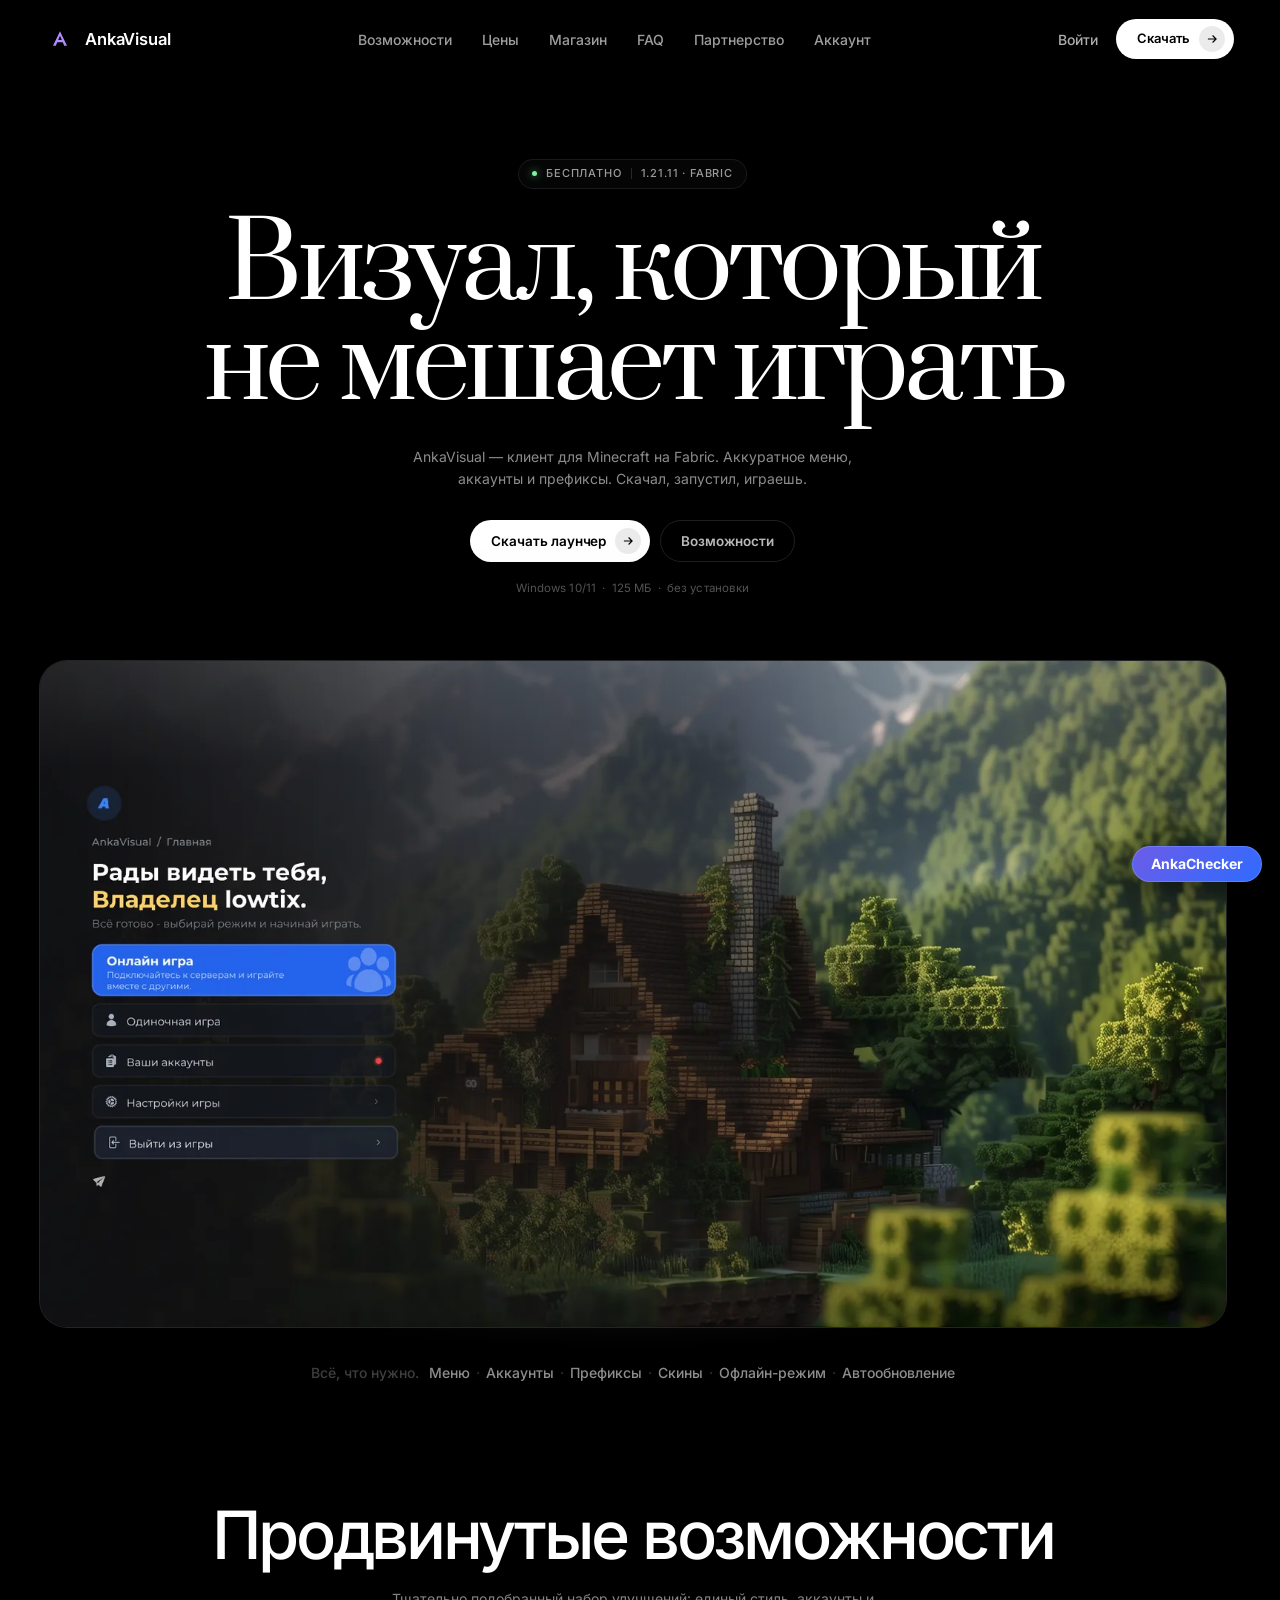
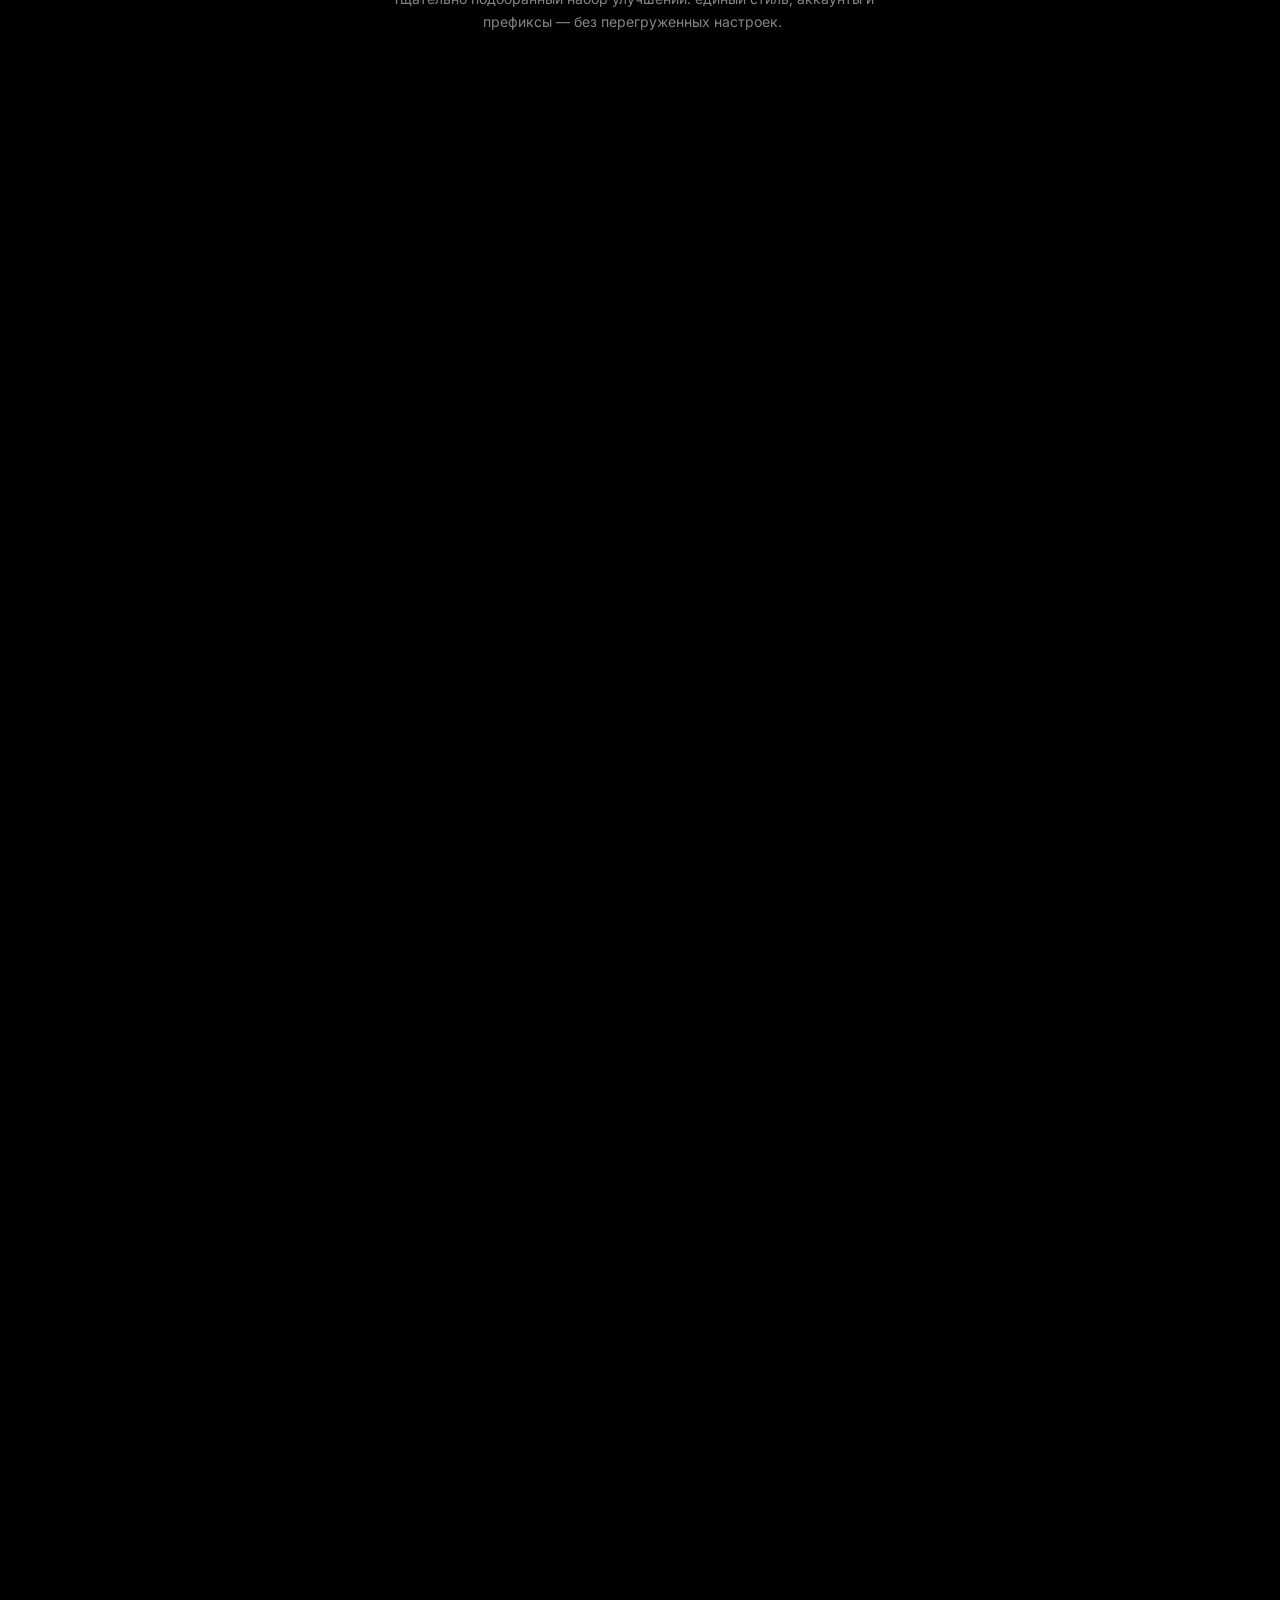
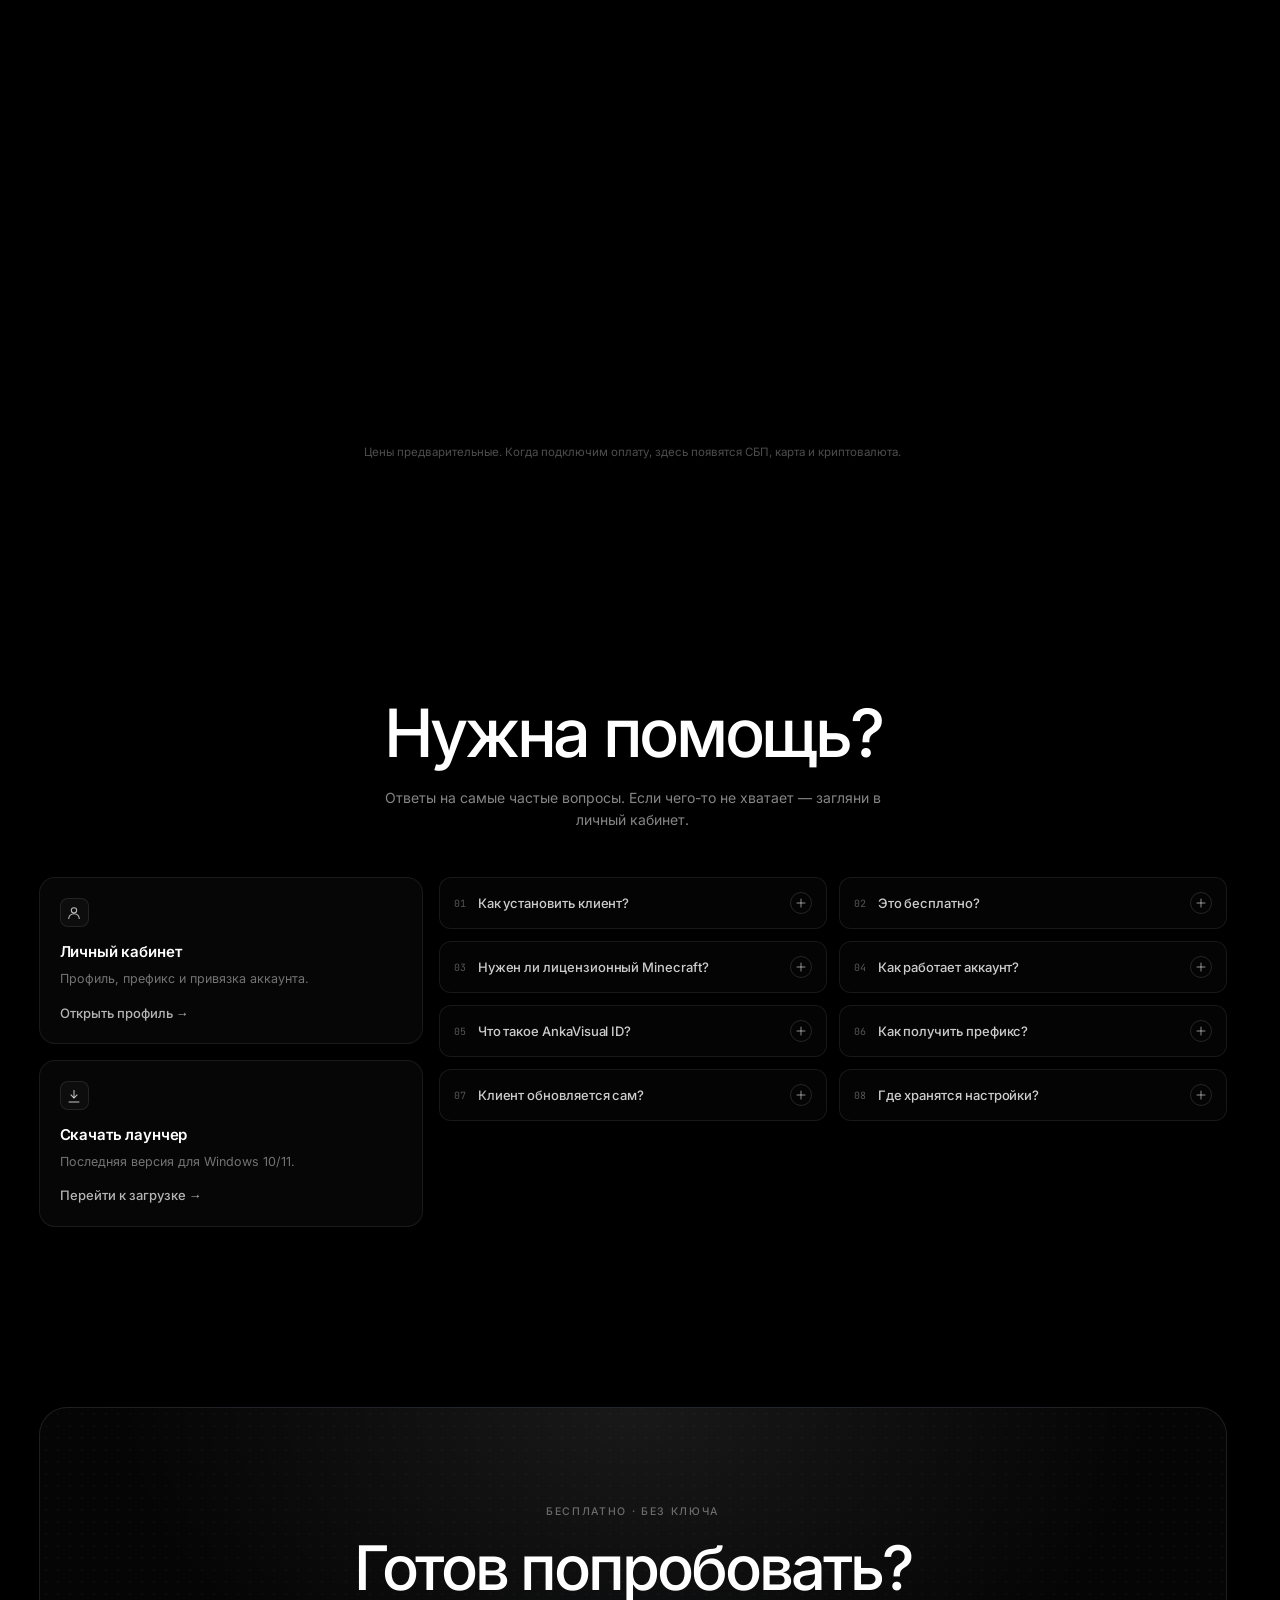
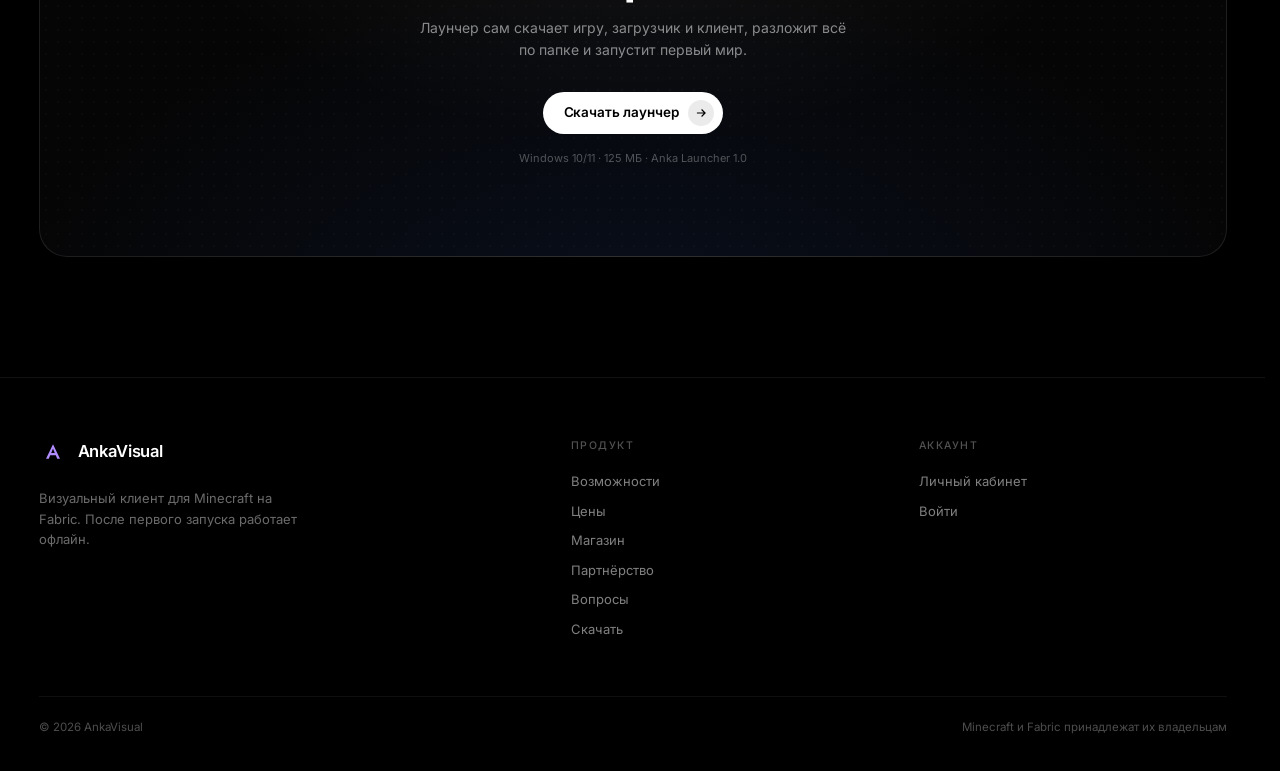
==== index.html @ a3b7deb3 "Make partnership tab open center and rebuild promo editor like System" ====
<!DOCTYPE html>
<html lang="ru">
<head>
<meta charset="utf-8">
<meta http-equiv="Content-Security-Policy" content="default-src 'self'; script-src 'self'; style-src 'self' 'unsafe-inline'; img-src 'self' data: https://ankaguard.ankavisual.workers.dev; media-src 'self' blob:; font-src 'self'; connect-src 'self' https://ankaguard.ankavisual.workers.dev http://127.0.0.1:8724 http://localhost:8724 http://127.0.0.1:5500 http://localhost:5500 http://127.0.0.1:8080 http://localhost:8080; base-uri 'self'; form-action 'self'; object-src 'none'">
<meta name="referrer" content="strict-origin-when-cross-origin">
<script src="js/intro.js?v=1"></script>
<meta name="viewport" content="width=device-width,initial-scale=1">
<title>AnkaVisual — визуальный клиент для Minecraft</title>
<meta name="description" content="AnkaVisual — визуальный клиент для Minecraft 1.21.11 на Fabric. Аккуратное меню, аккаунты и префиксы. Скачал, запустил, играешь.">
<meta name="theme-color" content="#000000">
<meta name="robots" content="index, follow, noarchive">
<link rel="icon" href="assets/ankavisual/icon.ico" sizes="any">
<link rel="apple-touch-icon" href="assets/ankavisual/logo-round.png">
<link rel="preload" href="assets/font/inter-400-cyr.woff2" as="font" type="font/woff2" crossorigin>
<link rel="preload" href="assets/font/inter-400-latin.woff2" as="font" type="font/woff2" crossorigin>
<link rel="preload" href="assets/font/prata-cyr-latin.woff2" as="font" type="font/woff2" crossorigin>
<link rel="stylesheet" href="css/site.css?v=17">
</head>
<body>

<noscript><style>
html.intro body{visibility:visible}
html.intro::before{display:none}
html.intro .hero-title{opacity:1}
html.intro .ht-ch{opacity:1;filter:none;transform:none}
</style></noscript>

<!-- ============================== ШАПКА ============================== -->
<header class="site-header" id="top">
  <div class="shell header-inner">
    <a class="brand" href="index.html" aria-label="AnkaVisual — на главную">
      <img class="mark" src="assets/ankavisual/logo.svg" alt="" width="26" height="26">
      <span>AnkaVisual</span>
    </a>

    <nav class="nav-links" aria-label="Главная навигация">
      <a href="#features">Возможности</a>
      <a href="#pricing">Цены</a>
      <a href="shop/">Магазин</a>
      <a href="#faq">FAQ</a>
      <a class="nav-partner" href="partnership/">Партнерство</a>
      <a href="account/">Аккаунт</a>
    </nav>

    <div class="header-actions">
      <a class="login" href="account/">Войти</a>
      <a class="btn btn-light btn-sm" href="https://github.com/AnkaVisual/AnkaVisual.github.io/releases/download/v1.0.0/AnkaLauncher.exe">
        Скачать
        <svg width="13" height="13" viewBox="0 0 24 24" fill="none" stroke="currentColor" stroke-width="2" aria-hidden="true"><path d="M5 12h14M13 6l6 6-6 6"/></svg>
      </a>
    </div>
  </div>
</header>

<main>

<!-- =============================== ГЕРОЙ ============================== -->
<section class="hero">
  <div class="shell">
    <div class="hero-badge reveal">
      <span class="live-dot" aria-hidden="true"></span>
      <span>Бесплатно</span>
      <span class="badge-sep" aria-hidden="true"></span>
      <span>1.21.11 · Fabric</span>
    </div>

    <h1 class="hero-title" id="heroTitle">Визуал, который<br>не мешает играть</h1>

    <p class="hero-sub reveal">
      AnkaVisual — клиент для Minecraft на Fabric. Аккуратное меню,
      аккаунты и префиксы. Скачал, запустил, играешь.
    </p>

    <div class="hero-cta reveal">
      <a class="btn btn-light" href="https://github.com/AnkaVisual/AnkaVisual.github.io/releases/download/v1.0.0/AnkaLauncher.exe">
        Скачать лаунчер
        <svg width="14" height="14" viewBox="0 0 24 24" fill="none" stroke="currentColor" stroke-width="2" aria-hidden="true"><path d="M5 12h14M13 6l6 6-6 6"/></svg>
      </a>
      <a class="btn btn-ghost" href="#features">Возможности</a>
    </div>

    <p class="hero-meta reveal">Windows 10/11 &nbsp;·&nbsp; 125 МБ &nbsp;·&nbsp; без установки</p>

    <div class="hero-stage reveal">
      <div class="hero-frame">
        <img src="assets/img/menu.webp" width="1600" height="900"
             alt="Главное меню AnkaVisual с профилем игрока и префиксом" fetchpriority="high">
        <span class="hero-glare" aria-hidden="true"></span>
      </div>
    </div>

    <div class="marquee reveal">
      <span class="marquee-label">Всё, что нужно.</span>
      <span class="marquee-list">
        <span>Меню</span><span>·</span><span>Аккаунты</span><span>·</span><span>Префиксы</span><span>·</span>
        <span>Скины</span><span>·</span><span>Офлайн-режим</span><span>·</span><span>Автообновление</span>
      </span>
    </div>
  </div>
</section>

<!-- ============================ ВОЗМОЖНОСТИ =========================== -->
<section class="section" id="features">
  <div class="shell">
    <div class="section-head reveal">
      <h2>Продвинутые возможности</h2>
      <p>Тщательно подобранный набор улучшений: единый стиль, аккаунты
        и префиксы — без перегруженных настроек.</p>
    </div>

    <div class="features">
      <!-- 01 Меню -->
      <article class="feature reveal">
        <div class="feature-art art-menu">
          <img src="assets/img/menu-bg.webp" alt="" loading="lazy">
          <div class="mm">
            <span class="mm-logo" aria-hidden="true"></span>
            <span class="mm-crumb">AnkaVisual / Главная</span>
            <strong class="mm-title">Рады видеть<br>тебя, <i>Владелец</i>.</strong>
            <span class="mm-sub">Всё готово — выбирай режим.</span>
            <span class="mm-btn mm-btn-primary">Онлайн игра</span>
            <span class="mm-btn">Одиночная игра</span>
            <span class="mm-btn">Ваши аккаунты<span class="mm-dot"></span></span>
          </div>
        </div>
        <div class="feature-body">
          <span class="num">01</span>
          <h3>Меню</h3>
          <p>Единый визуальный стиль: главное меню, альт-менеджер и профиль
            выглядят как одно целое.</p>
        </div>
      </article>

      <!-- 02 Аккаунты -->
      <article class="feature reveal">
        <div class="feature-art art-account">
          <div class="acc-card">
            <div class="acc-top">
              <span class="acc-avatar">L</span>
              <div>
                <strong>lowtix</strong>
                <span class="acc-prefix owner">Владелец</span>
              </div>
              <span class="acc-live"></span>
            </div>
            <div class="acc-row"><span>AnkaVisual ID</span><b>AV-004219</b></div>
            <div class="acc-row"><span>Почта</span><b>lowtix@…</b></div>
            <div class="acc-row"><span>Вход</span><b>через браузер</b></div>
            <span class="acc-btn">Выйти из аккаунта</span>
          </div>
          <div class="acc-ghost acc-ghost-a"></div>
          <div class="acc-ghost acc-ghost-b"></div>
        </div>
        <div class="feature-body">
          <span class="num">02</span>
          <h3>Аккаунты</h3>
          <p>Ник — это Minecraft-ник, а AnkaVisual ID — отдельно. Вход в браузере,
            выход в один клик.</p>
        </div>
      </article>

      <!-- 03 Префиксы -->
      <article class="feature reveal">
        <div class="feature-art art-prefixes">
          <div class="prefix-list">
            <span class="prefix-row"><b class="dot owner"></b>Владелец<span class="tag">#ffd166</span></span>
            <span class="prefix-row"><b class="dot coowner"></b>Со-владелец<span class="tag">#ffab73</span></span>
            <span class="prefix-row"><b class="dot admin"></b>Админ<span class="tag">#ff8a8a</span></span>
            <span class="prefix-row"><b class="dot beta"></b>Бета-тестер<span class="tag">#c3a4ff</span></span>
            <span class="prefix-row"><b class="dot support"></b>Поддержка<span class="tag">#6fe3a4</span></span>
          </div>
        </div>
        <div class="feature-body">
          <span class="num">03</span>
          <h3>Префиксы</h3>
          <p>Владелец, со-владелец, админ, бета-тестер и поддержка — цветной
            префикс в меню и в профиле.</p>
        </div>
      </article>

      <!-- 04 Обновления -->
      <article class="feature reveal">
        <div class="feature-art art-mods">
          <div class="mods">
            <div class="mod-row"><span class="mod-ico">&#8635;</span><div><b>Автообновление</b><small>при каждом запуске</small></div><i class="sw on"></i></div>
            <div class="mod-row"><img class="mod-ico a" src="assets/ankavisual/logo.svg" alt=""><div><b>AnkaVisual</b><small>1.6.0 · актуальная версия</small></div><i class="sw on"></i></div>
            <span class="mods-note">Обновления ставятся сами</span>
          </div>
        </div>
        <div class="feature-body">
          <span class="num">04</span>
          <h3>Обновления</h3>
          <p>Лаунчер сам проверяет свежую версию при запуске и ставит её —
            вручную ничего скачивать не нужно.</p>
        </div>
      </article>
    </div>
  </div>
</section>

<!-- ============================== ЦЕНЫ ============================== -->
<section class="section" id="pricing">
  <div class="shell">
    <div class="section-head reveal">
      <h2>Простые цены</h2>
      <p>Сейчас клиент бесплатный. Платный тариф скоро — выбери срок
        и оставь предзаказ, оплата появится позже.</p>
    </div>

    <div class="price-badges reveal">
      <span class="price-badge"><b>ДОСТУПНО</b><span>0 ₽ · сейчас</span></span>
      <span class="price-badge"><b>ПЛАТНО</b><span>скоро · от 99 ₽</span></span>
    </div>

    <div class="plans">
      <!-- Free -->
      <article class="plan reveal">
        <div class="plan-top">
          <span>AnkaVisual</span>
          <span class="plan-state">ДОСТУПНО</span>
        </div>
        <div class="price"><span class="amount">0 ₽</span><span class="per">/навсегда</span></div>
        <p class="plan-note">Всё, чтобы начать играть прямо сейчас.</p>
        <ul class="plan-list">
          <li>Полный клиент</li>
          <li>Меню и альт-менеджер</li>
          <li>Аккаунт и префиксы</li>
          <li>Автообновления</li>
          <li>Fabric 1.21.11</li>
        </ul>
        <a class="plan-cta" href="https://github.com/AnkaVisual/AnkaVisual.github.io/releases/download/v1.0.0/AnkaLauncher.exe">
          Скачать лаунчер
          <svg width="13" height="13" viewBox="0 0 24 24" fill="none" stroke="currentColor" stroke-width="2" aria-hidden="true"><path d="M5 12h14M13 6l6 6-6 6"/></svg>
        </a>
      </article>

      <!-- Plus -->
      <article class="plan plan-featured reveal">
        <div class="plan-top">
          <span>AnkaVisual Plus</span>
          <span class="plan-state">ПРЕДЗАКАЗ</span>
        </div>
        <div class="price"><span class="amount">от 99 ₽</span><span class="per">/30 дней</span></div>
        <p class="plan-note">Выбери срок: от 30 дней до навсегда.</p>
        <ul class="plan-list">
          <li>Всё из бесплатной версии</li>
          <li>Расширенные визуалы</li>
          <li>Ранний доступ к обновлениям</li>
          <li>Все будущие обновления</li>
          <li>Приоритетная поддержка</li>
        </ul>
        <span class="plan-fine">СБП, карта и криптовалюта — скоро</span>
        <button class="plan-cta plan-preorder" type="button" data-preorder="plus" data-plan="AnkaVisual Plus">Оформить предзаказ</button>
        <button class="plan-cta plan-buy" type="button" data-pay="plus">Оплатить · скоро</button>
      </article>

      <!-- Бета-Версия -->
      <article class="plan reveal">
        <div class="plan-top">
          <span>Бета-Версия</span>
          <span class="plan-state">ПРЕДЗАКАЗ</span>
        </div>
        <div class="price"><span class="amount">199 ₽</span><span class="per">разово</span></div>
        <p class="plan-note">Ранний доступ к бета-сборкам и новым функциям.</p>
        <ul class="plan-list">
          <li>Всё из бесплатной версии</li>
          <li>Доступ к бета-сборкам</li>
          <li>Новые функции первыми</li>
          <li>Отдельный канал обратной связи</li>
        </ul>
        <span class="plan-fine">СБП, карта и криптовалюта — скоро</span>
        <button class="plan-cta plan-preorder" type="button" data-preorder="beta" data-plan="Бета-Версия">Оформить предзаказ</button>
        <button class="plan-cta plan-buy" type="button" data-pay="beta">Оплатить · скоро</button>
      </article>
    </div>

    <p class="plans-fine reveal">Цены предварительные. Когда подключим оплату, здесь появятся СБП, карта и криптовалюта.</p>
  </div>
</section>

<!-- ============================== FAQ =============================== -->
<section class="section" id="faq">
  <div class="shell">
    <div class="section-head reveal">
      <h2>Нужна помощь?</h2>
      <p>Ответы на самые частые вопросы. Если чего-то не хватает —
        загляни в личный кабинет.</p>
    </div>

    <div class="faq-layout">
      <div class="faq-side">
        <a class="contact-card reveal" href="account/">
          <span class="contact-ico">
            <svg width="16" height="16" viewBox="0 0 24 24" fill="none" stroke="currentColor" stroke-width="1.6" aria-hidden="true"><circle cx="12" cy="8" r="4"/><path d="M4 21a8 8 0 0 1 16 0"/></svg>
          </span>
          <h3>Личный кабинет</h3>
          <p>Профиль, префикс и привязка аккаунта.</p>
          <span class="contact-link">Открыть профиль →</span>
        </a>

        <a class="contact-card reveal" href="https://github.com/AnkaVisual/AnkaVisual.github.io/releases/download/v1.0.0/AnkaLauncher.exe">
          <span class="contact-ico">
            <svg width="16" height="16" viewBox="0 0 24 24" fill="none" stroke="currentColor" stroke-width="1.6" aria-hidden="true"><path d="M12 3v12"/><path d="m7 10 5 5 5-5"/><path d="M4 21h16"/></svg>
          </span>
          <h3>Скачать лаунчер</h3>
          <p>Последняя версия для Windows 10/11.</p>
          <span class="contact-link">Перейти к загрузке →</span>
        </a>
      </div>

      <div class="faq-grid">
        <div class="faq-item reveal">
          <button class="faq-q" type="button" aria-expanded="false">
            <span class="n">01</span><span>Как установить клиент?</span>
            <span class="plus" aria-hidden="true"></span>
          </button>
          <div class="faq-a"><p>Скачай лаунчер, запусти .exe — он сам скачает игру, Fabric и клиент, разложит всё по папке и запустит первый мир.</p></div>
        </div>

        <div class="faq-item reveal">
          <button class="faq-q" type="button" aria-expanded="false">
            <span class="n">02</span><span>Это бесплатно?</span>
            <span class="plus" aria-hidden="true"></span>
          </button>
          <div class="faq-a"><p>Да. Сейчас доступна бесплатная версия со всеми базовыми возможностями. Платные тарифы появятся позже.</p></div>
        </div>

        <div class="faq-item reveal">
          <button class="faq-q" type="button" aria-expanded="false">
            <span class="n">03</span><span>Нужен ли лицензионный Minecraft?</span>
            <span class="plus" aria-hidden="true"></span>
          </button>
          <div class="faq-a"><p>Нет. Клиент работает с offline-режимом: достаточно ника. Лицензия не требуется.</p></div>
        </div>

        <div class="faq-item reveal">
          <button class="faq-q" type="button" aria-expanded="false">
            <span class="n">04</span><span>Как работает аккаунт?</span>
            <span class="plus" aria-hidden="true"></span>
          </button>
          <div class="faq-a"><p>Аккаунт создаётся на сайте: ник, почта и пароль. В лаунчере вход открывается в браузере — пароль вводится только на сайте AnkaVisual.</p></div>
        </div>

        <div class="faq-item reveal">
          <button class="faq-q" type="button" aria-expanded="false">
            <span class="n">05</span><span>Что такое AnkaVisual ID?</span>
            <span class="plus" aria-hidden="true"></span>
          </button>
          <div class="faq-a"><p>Это внутренний идентификатор AnkaVisual. Он не совпадает с ником и нужен для настроек, префиксов и обращения в поддержку.</p></div>
        </div>

        <div class="faq-item reveal">
          <button class="faq-q" type="button" aria-expanded="false">
            <span class="n">06</span><span>Как получить префикс?</span>
            <span class="plus" aria-hidden="true"></span>
          </button>
          <div class="faq-a"><p>Префикс выдаётся вручную: владелец, со-владелец, админ, бета-тестер или поддержка. Он отображается в меню и в профиле.</p></div>
        </div>

        <div class="faq-item reveal">
          <button class="faq-q" type="button" aria-expanded="false">
            <span class="n">07</span><span>Клиент обновляется сам?</span>
            <span class="plus" aria-hidden="true"></span>
          </button>
          <div class="faq-a"><p>Да. Лаунчер сам проверяет обновления и обновляет клиент перед запуском. Настройки и аккаунт сохраняются.</p></div>
        </div>

        <div class="faq-item reveal">
          <button class="faq-q" type="button" aria-expanded="false">
            <span class="n">08</span><span>Где хранятся настройки?</span>
            <span class="plus" aria-hidden="true"></span>
          </button>
          <div class="faq-a"><p>В папке AnkaVisual внутри профиля игры. При обновлении клиента настройки и аккаунт не теряются.</p></div>
        </div>
      </div>
    </div>
  </div>
</section>

<!-- ============================== ФИНАЛ ============================== -->
<section class="section closing-section">
  <div class="shell">
    <div class="closing reveal">
      <span class="closing-kicker">Бесплатно · без ключа</span>
      <h2>Готов попробовать?</h2>
      <p>Лаунчер сам скачает игру, загрузчик и клиент, разложит всё по папке
        и запустит первый мир.</p>
      <a class="btn btn-light" href="https://github.com/AnkaVisual/AnkaVisual.github.io/releases/download/v1.0.0/AnkaLauncher.exe">
        Скачать лаунчер
        <svg width="14" height="14" viewBox="0 0 24 24" fill="none" stroke="currentColor" stroke-width="2" aria-hidden="true"><path d="M5 12h14M13 6l6 6-6 6"/></svg>
      </a>
      <span class="closing-meta">Windows 10/11 · 125 МБ · Anka Launcher 1.0</span>
    </div>
  </div>
</section>

</main>

<!-- ============================== ПОДВАЛ ============================= -->
<footer class="footer">
  <div class="shell">
    <div class="footer-grid">
      <div class="footer-brand">
        <a class="brand" href="index.html">
          <img class="mark" src="assets/ankavisual/logo.svg" alt="" width="26" height="26">
          <span>AnkaVisual</span>
        </a>
        <p>Визуальный клиент для Minecraft на Fabric. После первого запуска
          работает офлайн.</p>
      </div>

      <div class="footer-col">
        <h5>Продукт</h5>
        <a href="#features">Возможности</a>
        <a href="#pricing">Цены</a>
        <a href="shop/">Магазин</a>
        <a href="partnership/">Партнёрство</a>
        <a href="#faq">Вопросы</a>
        <a href="https://github.com/AnkaVisual/AnkaVisual.github.io/releases/download/v1.0.0/AnkaLauncher.exe">Скачать</a>
      </div>

      <div class="footer-col">
        <h5>Аккаунт</h5>
        <a href="account/">Личный кабинет</a>
        <a href="account/">Войти</a>
      </div>
    </div>

    <div class="footer-bottom">
      <span>© <span id="year">2026</span> AnkaVisual</span>
      <span>Minecraft и Fabric принадлежат их владельцам</span>
    </div>
  </div>
</footer>

<div id="preorderModal" class="po-overlay" hidden>
  <div class="po-dialog" role="dialog" aria-modal="true" aria-labelledby="poTitle">
    <button class="po-close" type="button" data-po-close aria-label="Закрыть">×</button>
    <span class="po-kicker">Предзаказ</span>
    <h2 id="poTitle">AnkaVisual Plus</h2>
    <p class="po-lede">Выбери срок и оставь контакт — напишем, когда откроется
      оплата. Заявка ни к чему не обязывает.</p>
    <form id="preorderForm" class="po-form" autocomplete="on">
      <div class="po-term">
        <div class="po-term-head">
          <span id="poTermTitle">Срок подписки</span>
          <label class="po-days">
            <input id="poDaysNum" type="number" min="30" max="365" step="1" value="30"
                   inputmode="numeric" aria-label="Количество дней">
            <span>дн.</span>
          </label>
        </div>
        <input id="poDays" class="po-range" type="range" min="30" max="365" step="1" value="30"
               aria-label="Срок подписки в днях">
        <div class="po-scale">
          <span>30 дней · 99 ₽</span>
          <span>навсегда · 699 ₽</span>
        </div>
        <div class="po-total">
          <span id="poTermLabel">30 дней</span>
          <b id="poTotal">99 ₽</b>
        </div>
      </div>
      <label class="po-field">
        <span>Почта или @telegram</span>
        <input name="contact" type="text" maxlength="120" autocomplete="email"
               placeholder="you@example.com или @nickname" required>
      </label>
      <label class="po-field">
        <span>Комментарий <em>необязательно</em></span>
        <textarea name="comment" rows="2" maxlength="300"
                  placeholder="Например, что важно в тарифе"></textarea>
      </label>
      <p id="poStatus" class="po-status" role="status" aria-live="polite"></p>
      <button class="po-submit" type="submit">Отправить заявку</button>
      <p class="po-fine">Оплата появится позже. Сейчас мы только собираем заявки.</p>
    </form>
  </div>
</div>

<a class="promo-checker" href="https://ankavisual.github.io/ankachecker/">AnkaChecker</a>
<script src="js/site.js?v=5"></script>
<script src="js/config.js?v=7"></script>
<script src="js/preorder.js?v=4"></script>
<script src="js/partner.js?v=4"></script>
<script src="js/payment.js?v=4"></script>
<script src="js/guard.js?v=2"></script>
</body>
</html>
---- css/site.css ----
/* ==========================================================================
   AnkaVisual — лендинг
   Визуальный язык: чёрный холст, крупная антиква в заголовке, Inter в UI,
   стеклянные панели, тонкие направляющие и точечная текстура карточек.
   ========================================================================== */

/* ---------- шрифты (локально, без CDN) ---------- */
@font-face{
  font-family:'Inter';font-style:normal;font-weight:100 900;font-display:swap;
  src:url(../assets/font/inter-400-cyr.woff2) format('woff2');
  unicode-range:U+0301,U+0400-045F,U+0490-0491,U+04B0-04B1,U+2116;
}
@font-face{
  font-family:'Inter';font-style:normal;font-weight:100 900;font-display:swap;
  src:url(../assets/font/inter-400-latin.woff2) format('woff2');
  unicode-range:U+0000-00FF,U+0131,U+0152-0153,U+02BB-02BC,U+02C6,U+02DA,U+02DC,U+0304,U+0308,U+0329,U+2000-206F,U+20AC,U+2122,U+2191,U+2193,U+2212,U+2215,U+FEFF,U+FFFD;
}
@font-face{
  font-family:'Prata';font-style:normal;font-weight:400;font-display:swap;
  src:url(../assets/font/prata-cyr-latin.woff2) format('woff2');
}
@font-face{
  font-family:'JetBrains Mono';font-style:normal;font-weight:100 800;font-display:swap;
  src:url(../assets/font/jbmono-400-cyr.woff2) format('woff2');
  unicode-range:U+0301,U+0400-045F,U+0490-0491,U+04B0-04B1,U+2116;
}
@font-face{
  font-family:'JetBrains Mono';font-style:normal;font-weight:100 800;font-display:swap;
  src:url(../assets/font/jbmono-400-latin.woff2) format('woff2');
  unicode-range:U+0000-00FF,U+0131,U+0152-0153,U+02BB-02BC,U+02C6,U+02DA,U+02DC,U+0304,U+0308,U+0329,U+2000-206F,U+20AC,U+2122,U+2191,U+2193,U+2212,U+2215,U+FEFF,U+FFFD;
}

/* ---------- токены ---------- */
:root{
  --bg:#000;
  --fg:#fff;
  --muted:rgba(255,255,255,.55);
  --muted-2:rgba(255,255,255,.38);
  --muted-3:rgba(255,255,255,.26);
  --line:rgba(255,255,255,.08);
  --line-2:rgba(255,255,255,.12);
  --panel:rgba(255,255,255,.028);
  --panel-2:rgba(255,255,255,.05);
  --blue:#2563eb;
  --owner:#ffd166;
  --coowner:#ffab73;
  --admin:#ff8a8a;
  --beta:#c3a4ff;
  --support:#6fe3a4;
  --accent:#b18cff;
  --accent-2:#7ef0a4;
  --danger:#ff8a8a;

  --page:1188px;
  --radius:18px;
  --radius-lg:28px;
  --ease:cubic-bezier(.22,1,.36,1);
  --ease-out:cubic-bezier(.2,.8,.2,1);
}

*{box-sizing:border-box;margin:0;padding:0}
[hidden]{display:none!important}
html{scroll-behavior:smooth;-webkit-text-size-adjust:100%;scrollbar-gutter:stable}
body{
  background:var(--bg);color:var(--fg);
  font:400 16px/1.5 'Inter',-apple-system,BlinkMacSystemFont,'Segoe UI',Roboto,sans-serif;
  -webkit-font-smoothing:antialiased;overflow-x:hidden;
}
img,video{display:block;max-width:100%}
a{color:inherit;text-decoration:none}
button{font:inherit;color:inherit;background:none;border:0;cursor:pointer}
::selection{background:#fff;color:#000}
:focus-visible{outline:2px solid rgba(255,255,255,.55);outline-offset:3px}

.shell{width:min(var(--page),calc(100% - 48px));margin-inline:auto;position:relative;z-index:1}

/* тонкие направляющие по краям контента, как на референсе */
@media(min-width:1320px){
  body::before{
    content:"";position:fixed;inset:0;z-index:0;pointer-events:none;
    background:
      linear-gradient(90deg,rgba(255,255,255,.05),rgba(255,255,255,.05)) calc(50% - 594px) 0/1px 100% no-repeat,
      linear-gradient(90deg,rgba(255,255,255,.05),rgba(255,255,255,.05)) calc(50% + 594px) 0/1px 100% no-repeat;
  }
}

/* ---------- кнопки ---------- */
.btn{
  display:inline-flex;align-items:center;justify-content:center;gap:9px;
  height:42px;padding:0 20px;border-radius:999px;border:1px solid transparent;
  font-size:13.5px;font-weight:600;letter-spacing:-.005em;white-space:nowrap;
  transition:background .25s var(--ease),border-color .25s var(--ease),color .25s var(--ease),transform .3s var(--ease);
}
.btn:hover{
  transform:translateY(-1px);
  background:rgba(255,255,255,.08);
  border-color:rgba(255,255,255,.22);
  color:#fff;
  box-shadow:none;
}
.btn:active{transform:translateY(0)}
.btn svg{flex:none;transition:transform .3s var(--ease)}
.btn-light{background:#fff;color:#000;padding-right:8px}
.btn-light svg{width:26px;height:26px;padding:6px;border-radius:50%;background:rgba(0,0,0,.08)}
.btn-light:hover{background:#e9e9e9;border-color:#e9e9e9;color:#000}
.btn-ghost{border-color:var(--line-2);color:rgba(255,255,255,.72)}
.btn-ghost:hover{border-color:rgba(255,255,255,.22);background:rgba(255,255,255,.08);color:#fff}
.btn-sm{height:40px;font-size:13px}

/* ---------- шапка ---------- */
.site-header{
  position:fixed;inset:0 0 auto;z-index:100;
  background:linear-gradient(180deg,rgba(0,0,0,.82),rgba(0,0,0,0));
  transition:background .3s var(--ease),backdrop-filter .3s var(--ease),border-color .3s var(--ease);
  border-bottom:1px solid transparent;
}
.site-header.scrolled{
  background:rgba(0,0,0,.72);
  -webkit-backdrop-filter:blur(20px) saturate(1.2);
  backdrop-filter:blur(20px) saturate(1.2);
  border-bottom-color:rgba(255,255,255,.06);
}
.header-inner{height:78px;display:flex;align-items:center;justify-content:space-between;gap:24px}
.brand{display:inline-flex;align-items:center;gap:11px;font-size:16.5px;font-weight:600;letter-spacing:-.01em}
.mark{width:28px;height:28px;display:block;flex:none}
.nav-links{display:flex;align-items:center;gap:30px;margin-left:auto;margin-right:auto}
.nav-links a{font-size:14px;font-weight:500;color:rgba(255,255,255,.62);transition:color .25s var(--ease)}
.nav-links a:hover{color:#fff}
.header-actions{display:flex;align-items:center;gap:18px}
.login{font-size:14px;font-weight:500;color:rgba(255,255,255,.68);transition:color .25s var(--ease)}
.login:hover{color:#fff}

/* ---------- герой ---------- */
.hero{padding:158px 0 0;position:relative;text-align:center}
.hero-badge{
  display:inline-flex;align-items:center;gap:9px;height:30px;padding:0 13px;
  border:1px solid var(--line);border-radius:999px;background:rgba(255,255,255,.02);
  font-size:11px;font-weight:500;letter-spacing:.075em;text-transform:uppercase;
  color:rgba(255,255,255,.6);
}
.live-dot{width:5px;height:5px;border-radius:50%;background:#7ef0a4;box-shadow:0 0 9px rgba(126,240,164,.8);flex:none}
.badge-sep{width:1px;height:11px;background:rgba(255,255,255,.14)}

.hero h1{
  margin:28px auto 0;max-width:12ch;
  font-family:'Prata',Georgia,serif;font-weight:400;
  font-size:clamp(46px,8.1vw,104px);line-height:.97;letter-spacing:-.045em;--track:-.045em;
  text-wrap:balance;
}
.hero-title{transition:text-shadow .9s var(--ease)}
.hero-sub{
  margin:28px auto 0;max-width:470px;
  font-size:14px;line-height:1.6;color:rgba(255,255,255,.55);
}
.hero-cta{display:flex;flex-wrap:wrap;justify-content:center;gap:10px;margin-top:30px}
.hero-meta{margin-top:18px;font-size:11.5px;color:rgba(255,255,255,.33);letter-spacing:.01em}

.hero-stage{margin:62px auto 0;max-width:1204px;position:relative}
.hero-frame{
  position:relative;aspect-ratio:16/9;overflow:hidden;border-radius:var(--radius-lg);
  border:1px solid rgba(255,255,255,.11);background:#08090b;
  box-shadow:0 70px 160px -60px rgba(0,0,0,.95),0 0 0 1px rgba(255,255,255,.02) inset;
  transform:translateZ(0);
}
.hero-frame img{width:100%;height:100%;object-fit:cover}
.hero-glare{
  position:absolute;inset:0;pointer-events:none;
  background:
    linear-gradient(180deg,rgba(255,255,255,.07),rgba(255,255,255,0) 16%),
    radial-gradient(70% 55% at 50% 0%,rgba(120,160,255,.10),rgba(0,0,0,0) 70%);
  mix-blend-mode:screen;
}
.hero-stage::after{
  content:"";position:absolute;left:6%;right:6%;bottom:-34px;height:60px;
  background:radial-gradient(50% 100% at 50% 0%,rgba(255,255,255,.10),rgba(255,255,255,0) 72%);
  filter:blur(8px);z-index:-1;
}

.marquee{
  display:flex;flex-wrap:wrap;align-items:center;justify-content:center;
  gap:2px 6px;margin-top:34px;padding:0 12px;
  font-size:14px;font-weight:500;line-height:1.5;
}
.marquee-label{color:rgba(255,255,255,.36);margin-right:4px}
.marquee-list{display:flex;flex-wrap:wrap;align-items:center;justify-content:center;gap:2px 6px;color:rgba(255,255,255,.82)}
.marquee-list span:nth-child(even){color:rgba(255,255,255,.28)}

/* ---------- интро: заголовок собирается по буквам ---------- */
html.intro:not(.app-ready){overflow:hidden}
html.intro:not(.app-ready) body{visibility:hidden}
html.intro:not(.app-ready) .site-header{visibility:hidden}
html.intro::before{
  content:"";position:fixed;inset:0;z-index:240;background:#000;pointer-events:none;
  transition:opacity .8s var(--ease-out);
}
html.intro.app-ready::before{opacity:0}
html.intro .hero{position:relative;z-index:250}
html.intro .hero-title{visibility:visible;opacity:0}
html.intro .hero-title.ht-ready{opacity:1;text-shadow:0 0 26px rgba(255,255,255,.22)}
.ht-word{display:inline-block;white-space:nowrap}
.ht-ch{
  display:inline-block;letter-spacing:0;margin-right:var(--track,-.045em);
  opacity:0;filter:blur(9px);transform:translateY(.3em) scale(.995);
  will-change:transform,filter,opacity;
  animation:ht-char .9s var(--ease-out) both;
  animation-delay:calc(.12s + var(--i,0) * .026s);
}
@keyframes ht-char{
  0%{opacity:0;filter:blur(9px);transform:translateY(.3em) scale(.995)}
  55%{opacity:.55;filter:blur(4px)}
  100%{opacity:1;filter:blur(0);transform:translateY(0) scale(1)}
}
html.intro .hero-title.ht-ready{animation:ht-rise 1.9s var(--ease-out) .05s both}
@keyframes ht-rise{
  0%{transform:translateY(30px)}
  100%{transform:translateY(0)}
}

/* ---------- секции ---------- */
.section{padding:120px 0;position:relative;scroll-margin-top:88px}
.section-head{max-width:1000px;margin:0 auto 46px;text-align:center}
.section-head h2{
  font-size:clamp(38px,5.2vw,76px);font-weight:500;line-height:.98;letter-spacing:-.05em;
  text-wrap:balance;
}
.section-head p{
  margin:20px auto 0;max-width:533px;
  font-size:14px;line-height:1.6;color:rgba(255,255,255,.52);
}

/* ---------- возможности ---------- */
.features{display:grid;grid-template-columns:1fr 1fr;gap:16px}
.feature{
  position:relative;display:flex;flex-direction:column;overflow:hidden;
  min-height:462px;border:1px solid var(--line);border-radius:var(--radius);
  background-color:#070707;
  background-image:radial-gradient(rgba(255,255,255,.05) 1px,transparent 1px);
  background-size:12px 12px;
  transition:border-color .35s var(--ease),transform .45s var(--ease);
}
.feature:hover{border-color:rgba(255,255,255,.16);transform:translateY(-2px)}
.feature-art{
  position:relative;height:298px;flex:none;overflow:hidden;
  border-bottom:1px solid rgba(255,255,255,.07);
  background:radial-gradient(120% 130% at 50% 0%,rgba(255,255,255,.055),rgba(0,0,0,0) 62%),#050505;
}
.feature-art::after{
  content:"";position:absolute;inset:0;pointer-events:none;
  background:linear-gradient(180deg,rgba(0,0,0,0) 55%,rgba(0,0,0,.72) 100%);
}
.feature-body{padding:19px 22px 24px;position:relative;z-index:2}
.feature-body .num{
  font-family:'JetBrains Mono',ui-monospace,monospace;font-size:10.5px;font-weight:500;
  color:rgba(255,255,255,.32);letter-spacing:.08em;margin-right:12px;
}
.feature-body h3{display:inline;font-size:20px;font-weight:600;letter-spacing:-.025em;vertical-align:1px}
.feature-body p{margin-top:9px;max-width:46ch;font-size:13px;line-height:1.55;color:rgba(255,255,255,.48)}

/* арт 01 — меню */
.art-menu img{
  position:absolute;inset:0;width:100%;height:100%;object-fit:cover;object-position:18% 50%;
  filter:saturate(.92) brightness(.8);transform:scale(1.02);
}
.art-menu::before{
  content:"";position:absolute;inset:0;z-index:1;
  background:linear-gradient(90deg,rgba(0,0,0,.72),rgba(0,0,0,.18) 62%,rgba(0,0,0,.42));
}
.mm{
  position:absolute;z-index:2;left:22px;top:20px;width:248px;padding:14px;
  display:flex;flex-direction:column;gap:6px;border-radius:13px;
  border:1px solid rgba(255,255,255,.09);background:rgba(9,11,15,.74);
  -webkit-backdrop-filter:blur(12px);backdrop-filter:blur(12px);
  box-shadow:0 18px 50px rgba(0,0,0,.45);
}
.mm .mm-logo{
  width:22px;height:22px;border-radius:5px;display:block;margin-bottom:4px;
  background:url(../assets/ankavisual/logo.svg) center/contain no-repeat;
}
.mm-crumb{font-size:8.5px;letter-spacing:.12em;text-transform:uppercase;color:rgba(255,255,255,.48)}
.mm-title{font-size:15px;font-weight:600;line-height:1.22;letter-spacing:-.02em}
.mm-title i{font-style:normal;color:var(--owner)}
.mm-sub{font-size:9.5px;color:rgba(255,255,255,.42);margin-bottom:4px}
.mm-btn{
  display:flex;align-items:center;gap:6px;height:24px;padding:0 9px;border-radius:6px;
  border:1px solid rgba(255,255,255,.06);background:rgba(255,255,255,.055);
  font-size:9.5px;color:rgba(255,255,255,.78);
}
.mm-btn-primary{
  height:34px;justify-content:center;background:var(--blue);border-color:rgba(255,255,255,.18);
  font-size:10.5px;font-weight:600;color:#fff;
}
.mm-dot{margin-left:auto;width:4px;height:4px;border-radius:50%;background:#ff5d5d;box-shadow:0 0 6px rgba(255,93,93,.8)}

/* арт 02 — аккаунт */
.art-account{display:grid;place-items:center;background:radial-gradient(90% 110% at 50% 15%,rgba(37,99,235,.16),rgba(0,0,0,0) 64%),#050505}
.acc-card{
  position:relative;z-index:2;width:282px;padding:16px;border-radius:15px;
  border:1px solid rgba(255,255,255,.11);background:rgba(13,15,20,.9);
  box-shadow:0 24px 60px rgba(0,0,0,.5);
  display:flex;flex-direction:column;gap:9px;
}
.acc-top{display:flex;align-items:center;gap:10px;margin-bottom:2px}
.acc-avatar{
  width:34px;height:34px;border-radius:9px;background:var(--blue);color:#fff;
  display:grid;place-items:center;font-size:14px;font-weight:700;flex:none;
}
.acc-top strong{display:block;font-size:13.5px;font-weight:600;letter-spacing:-.01em}
.acc-prefix{display:inline-block;margin-top:2px;font-size:8.5px;font-weight:600;letter-spacing:.04em;color:var(--owner)}
.acc-live{margin-left:auto;width:6px;height:6px;border-radius:50%;background:#7ef0a4;box-shadow:0 0 8px rgba(126,240,164,.8)}
.acc-row{display:flex;align-items:center;justify-content:space-between;font-size:10.5px;color:rgba(255,255,255,.4)}
.acc-row b{font-weight:500;color:rgba(255,255,255,.76)}
.acc-btn{
  margin-top:3px;height:28px;border-radius:7px;border:1px solid rgba(255,255,255,.1);
  display:grid;place-items:center;font-size:10.5px;color:rgba(255,255,255,.68);
  background:rgba(255,255,255,.03);
}
.acc-ghost{
  position:absolute;width:250px;height:120px;border-radius:14px;
  border:1px solid rgba(255,255,255,.06);background:rgba(255,255,255,.02);
}
.acc-ghost-a{transform:translate(-34px,-42px) rotate(-6deg)}
.acc-ghost-b{transform:translate(36px,46px) rotate(5deg)}

/* арт 03 — префиксы */
.art-prefixes{display:grid;place-items:center;background:radial-gradient(90% 110% at 50% 10%,rgba(255,209,102,.07),rgba(0,0,0,0) 65%),#050505}
.prefix-list{
  width:296px;padding:13px;display:flex;flex-direction:column;gap:6px;
  border:1px solid rgba(255,255,255,.09);border-radius:13px;background:rgba(255,255,255,.025);
}
.prefix-row{
  display:flex;align-items:center;gap:9px;height:33px;padding:0 11px;border-radius:8px;
  border:1px solid rgba(255,255,255,.05);background:rgba(255,255,255,.032);
  font-size:11.5px;color:rgba(255,255,255,.8);
}
.prefix-row .tag{margin-left:auto;font-family:'JetBrains Mono',monospace;font-size:8.5px;color:rgba(255,255,255,.28);letter-spacing:.03em}
.dot{width:7px;height:7px;border-radius:50%;background:#fff;flex:none}
.dot.owner{background:var(--owner);box-shadow:0 0 9px rgba(255,209,102,.55)}
.dot.coowner{background:var(--coowner);box-shadow:0 0 9px rgba(255,171,115,.5)}
.dot.admin{background:var(--admin);box-shadow:0 0 9px rgba(255,138,138,.5)}
.dot.beta{background:var(--beta);box-shadow:0 0 9px rgba(195,164,255,.5)}
.dot.support{background:var(--support);box-shadow:0 0 9px rgba(111,227,164,.5)}

/* арт 04 — моды */
.art-mods{display:grid;place-items:center;background:radial-gradient(90% 110% at 50% 10%,rgba(255,255,255,.06),rgba(0,0,0,0) 64%),#050505}
.mods{
  width:296px;padding:13px;display:flex;flex-direction:column;gap:7px;
  border:1px solid rgba(255,255,255,.09);border-radius:13px;background:rgba(255,255,255,.025);
}
.mod-row{
  display:flex;align-items:center;gap:10px;padding:8px 10px;border-radius:8px;
  border:1px solid rgba(255,255,255,.05);background:rgba(0,0,0,.32);
}
.mod-ico{
  width:24px;height:24px;border-radius:6px;background:rgba(255,255,255,.1);color:rgba(255,255,255,.8);
  display:grid;place-items:center;font-size:10.5px;font-weight:700;flex:none;
}
.mod-ico.a{background:transparent;color:inherit}
.mod-ico.s{background:rgba(255,255,255,.06);color:rgba(255,255,255,.4)}
.mod-row b{display:block;font-size:11.5px;font-weight:600}
.mod-row small{display:block;margin-top:1px;font-size:9px;color:rgba(255,255,255,.34)}
.sw{
  margin-left:auto;width:26px;height:14px;border-radius:999px;background:rgba(255,255,255,.12);
  position:relative;flex:none;transition:background .2s;
}
.sw::after{content:"";position:absolute;top:3px;left:3px;width:8px;height:8px;border-radius:50%;background:rgba(255,255,255,.5);transition:transform .2s}
.sw.on{background:rgba(47,123,255,.85)}
.sw.on::after{transform:translateX(12px);background:#fff}
.mods-note{text-align:center;font-size:8.5px;color:rgba(255,255,255,.28);margin-top:2px}

/* ---------- цены ---------- */
.price-badges{display:flex;flex-wrap:wrap;justify-content:center;gap:8px;margin:-18px 0 34px}
.price-badge{
  display:inline-flex;align-items:center;gap:10px;height:32px;padding:0 14px;border-radius:999px;
  border:1px solid var(--line);background:rgba(255,255,255,.02);
  font-size:10.5px;letter-spacing:.08em;text-transform:uppercase;color:rgba(255,255,255,.4);
}
.price-badge b{font-weight:600;color:rgba(255,255,255,.82);letter-spacing:.1em}
.plans{display:grid;grid-template-columns:repeat(3,minmax(0,1fr));gap:16px;align-items:stretch}
.plan{
  position:relative;display:flex;flex-direction:column;padding:24px;min-height:536px;
  border:1px solid var(--line);border-radius:var(--radius);background-color:#070707;
  background-image:radial-gradient(rgba(255,255,255,.05) 1px,transparent 1px);
  background-size:12px 12px;
  transition:border-color .35s var(--ease),transform .45s var(--ease);
}
.plan:hover{border-color:rgba(255,255,255,.16);transform:translateY(-2px)}
.plan-featured{
  border-color:rgba(255,255,255,.17);background-color:#0b0b0b;
  box-shadow:0 0 0 1px rgba(255,255,255,.03) inset,0 40px 90px -60px rgba(255,255,255,.18);
}
.plan-top{display:flex;align-items:center;justify-content:space-between;gap:12px;font-size:12px;color:rgba(255,255,255,.5)}
.plan-state{
  padding:4px 9px;border:1px solid rgba(255,255,255,.11);border-radius:999px;
  font-size:9px;font-weight:600;letter-spacing:.1em;color:rgba(255,255,255,.52);
}
.plan-featured .plan-state{border-color:rgba(255,255,255,.2);color:rgba(255,255,255,.72)}
.price{margin-top:26px;display:flex;align-items:baseline;gap:7px}
.price .amount{font-size:clamp(46px,4.6vw,62px);font-weight:500;line-height:.9;letter-spacing:-.055em}
.price .per{font-size:12px;color:rgba(255,255,255,.38);letter-spacing:0}
.plan-note{margin-top:12px;font-size:12.5px;line-height:1.5;color:rgba(255,255,255,.44);min-height:38px}
.plan-list{list-style:none;margin-top:20px;display:grid;gap:9px;font-size:12.5px;color:rgba(255,255,255,.6)}
.plan-list li{display:flex;align-items:flex-start;gap:9px;line-height:1.4}
.plan-list li::before{
  content:"";flex:none;width:13px;height:13px;margin-top:2px;border-radius:50%;
  border:1px solid rgba(255,255,255,.2);
  background:radial-gradient(circle at 50% 50%,rgba(255,255,255,.5) 0 22%,transparent 24%);
}
.plan-fine{
  margin-top:auto;padding-top:14px;border-top:1px solid rgba(255,255,255,.06);
  font-size:10.5px;letter-spacing:.02em;color:rgba(255,255,255,.3);
}
.plan-cta{
  margin-top:auto;height:42px;border:1px solid transparent;border-radius:10px;display:flex;align-items:center;justify-content:center;gap:8px;
  background:#fff;color:#000;font-size:13px;font-weight:600;
  transition:background .25s var(--ease),color .25s var(--ease),border-color .25s var(--ease),transform .25s var(--ease);
}
.plan-cta svg{transition:transform .3s var(--ease)}
.plan-cta:hover{background:#e9e9e9;border-color:#e9e9e9;transform:translateY(-1px)}
.plan-cta.is-soon{
  margin-top:12px;background:rgba(255,255,255,.02);border:1px solid rgba(255,255,255,.08);
  color:rgba(255,255,255,.36);cursor:default;
}
.plans-fine{margin-top:24px;text-align:center;font-size:11.5px;line-height:1.6;color:rgba(255,255,255,.3)}

/* ---------- FAQ ---------- */
.faq-layout{display:grid;grid-template-columns:384px minmax(0,1fr);gap:16px;align-items:start;max-width:1188px;margin-inline:auto}
.faq-side{display:grid;gap:16px;align-content:start}
.contact-card{
  display:flex;flex-direction:column;padding:20px;border-radius:16px;border:1px solid var(--line);
  background:rgba(255,255,255,.024);
  transition:border-color .3s var(--ease),background .3s var(--ease),transform .35s var(--ease);
}
.contact-card:hover{border-color:rgba(255,255,255,.16);background:rgba(255,255,255,.04);transform:translateY(-2px)}
.contact-ico{
  width:29px;height:29px;border-radius:8px;border:1px solid rgba(255,255,255,.09);
  background:rgba(255,255,255,.03);display:grid;place-items:center;
  color:rgba(255,255,255,.72);margin-bottom:14px;
}
.contact-card h3{font-size:15px;font-weight:600;letter-spacing:-.01em}
.contact-card p{margin-top:6px;font-size:12.5px;line-height:1.5;color:rgba(255,255,255,.44)}
.contact-link{margin-top:15px;font-size:13px;font-weight:500;color:rgba(255,255,255,.7);transition:color .25s}
.contact-card:hover .contact-link{color:#fff}

.faq-grid{display:grid;grid-template-columns:1fr 1fr;gap:12px;align-content:start}
.faq-item{
  border:1px solid var(--line);border-radius:12px;background:rgba(255,255,255,.015);
  overflow:hidden;transition:border-color .3s var(--ease),background .3s var(--ease);
}
.faq-item:hover{border-color:rgba(255,255,255,.14);background:rgba(255,255,255,.028)}
.faq-item.open{border-color:rgba(255,255,255,.16);background:rgba(255,255,255,.035)}
.faq-q{width:100%;min-height:48px;display:flex;align-items:center;gap:11px;padding:14px;text-align:left}
.faq-q .n{font-family:'JetBrains Mono',monospace;font-size:10px;color:rgba(255,255,255,.32);letter-spacing:.06em;flex:none}
.faq-q > span:nth-child(2){font-size:13px;font-weight:500;color:rgba(255,255,255,.8);letter-spacing:-.005em}
.plus{
  position:relative;margin-left:auto;flex:none;width:22px;height:22px;border-radius:50%;
  border:1px solid rgba(255,255,255,.13);
  transition:transform .35s var(--ease),background .3s var(--ease),border-color .3s var(--ease);
}
.plus::before,.plus::after{
  content:"";position:absolute;left:50%;top:50%;background:rgba(255,255,255,.55);border-radius:1px;
  transform:translate(-50%,-50%);
}
.plus::before{width:9px;height:1px}
.plus::after{width:1px;height:9px}
.faq-item.open .plus{transform:rotate(45deg);background:rgba(255,255,255,.08);border-color:rgba(255,255,255,.24)}
.faq-a{
  display:grid;grid-template-rows:0fr;opacity:0;
  transition:grid-template-rows .4s var(--ease-out),opacity .3s var(--ease-out);
}
.faq-a p{
  overflow:hidden;padding:0 14px 0 43px;
  font-size:12.5px;line-height:1.6;color:rgba(255,255,255,.5);
  transition:padding-bottom .4s var(--ease-out);
}
.faq-item.open .faq-a{grid-template-rows:1fr;opacity:1}
.faq-item.open .faq-a p{padding-bottom:14px}

/* ---------- финал ---------- */
.closing-section{padding:60px 0 120px}
.closing{
  position:relative;overflow:hidden;text-align:center;
  padding:clamp(56px,7vw,92px) 28px;border:1px solid rgba(255,255,255,.1);border-radius:var(--radius-lg);
  background:
    radial-gradient(70% 120% at 50% 0%,rgba(255,255,255,.08),rgba(255,255,255,0) 62%),
    radial-gradient(90% 140% at 50% 120%,rgba(37,99,235,.10),rgba(0,0,0,0) 60%),
    #050505;
}
.closing::before{
  content:"";position:absolute;inset:0;pointer-events:none;opacity:.5;
  background-image:radial-gradient(rgba(255,255,255,.05) 1px,transparent 1px);
  background-size:12px 12px;
}
.closing > *{position:relative;z-index:1}
.closing-kicker{font-size:10.5px;font-weight:500;letter-spacing:.16em;text-transform:uppercase;color:rgba(255,255,255,.38)}
.closing h2{margin-top:16px;font-size:clamp(34px,4.8vw,64px);font-weight:500;line-height:1;letter-spacing:-.05em}
.closing p{margin:18px auto 0;max-width:440px;font-size:14px;line-height:1.6;color:rgba(255,255,255,.52)}
.closing .btn{margin-top:30px}
.closing-meta{display:block;margin-top:16px;font-size:11px;color:rgba(255,255,255,.3)}

/* ---------- подвал ---------- */
.footer{border-top:1px solid rgba(255,255,255,.07);padding:60px 0 34px}
.footer-grid{display:grid;grid-template-columns:minmax(0,1.6fr) repeat(2,minmax(0,1fr));gap:40px}
.footer-brand p{margin-top:16px;max-width:34ch;font-size:13px;line-height:1.6;color:rgba(255,255,255,.42)}
.footer-col h5{
  margin-bottom:14px;font-size:10.5px;font-weight:500;letter-spacing:.14em;
  text-transform:uppercase;color:rgba(255,255,255,.32);
}
.footer-col a{display:block;padding:5px 0;font-size:13px;color:rgba(255,255,255,.5);transition:color .25s var(--ease)}
.footer-col a:hover{color:#fff}
.footer-bottom{
  display:flex;justify-content:space-between;gap:14px;flex-wrap:wrap;
  margin-top:52px;padding-top:22px;border-top:1px solid rgba(255,255,255,.06);
  font-size:11.5px;color:rgba(255,255,255,.3);
}

/* ---------- появление при прокрутке ---------- */
.reveal{opacity:0;transform:translateY(22px);transition:opacity .9s var(--ease),transform .9s var(--ease)}
.reveal.in{opacity:1;transform:none}
.hero .reveal:nth-child(1){transition-delay:.02s}
.hero .reveal:nth-child(2){transition-delay:.08s}
.hero .reveal:nth-child(3){transition-delay:.14s}
.hero .reveal:nth-child(4){transition-delay:.2s}
.hero .reveal:nth-child(5){transition-delay:.24s}
.hero .reveal:nth-child(6){transition-delay:.3s}
.hero .reveal:nth-child(7){transition-delay:.38s}
#features .reveal:nth-child(2){transition-delay:.06s}
#features .reveal:nth-child(3){transition-delay:.12s}
#features .reveal:nth-child(4){transition-delay:.18s}

/* ---------- адаптив ---------- */
@media(max-width:980px){
  .nav-links{gap:20px}
  .features{grid-template-columns:1fr}
  .feature{min-height:440px}
  .plans{grid-template-columns:1fr;max-width:520px;margin-inline:auto}
  .plan{min-height:0}
  .plan-cta{margin-top:22px}
  .faq-layout{grid-template-columns:1fr}
  .faq-side{grid-template-columns:1fr 1fr 1fr}
  .contact-card{padding:16px}
  .footer-grid{grid-template-columns:1.4fr 1fr 1fr;gap:28px}
}
@media(max-width:760px){
  .shell{width:calc(100% - 32px)}
  .site-header .header-inner{height:68px}
  .nav-links,.login{display:none}
  .hero{padding-top:132px}
  .hero h1{font-size:clamp(40px,11.5vw,64px);letter-spacing:-.04em;--track:-.04em;max-width:14ch}
  .hero-sub{font-size:13.5px;margin-top:22px}
  .hero-stage{margin-top:40px}
  .hero-frame{border-radius:18px}
  .marquee{font-size:12.5px;margin-top:26px}
  .section{padding:84px 0}
  .section-head h2{font-size:clamp(32px,9vw,46px)}
  .section-head p{font-size:13px}
  .feature-art{height:240px}
  .feature-body{padding:16px 18px 20px}
  .mm{left:14px;top:14px;transform:scale(.92);transform-origin:left top}
  .acc-card,.prefix-list,.mods{transform:scale(.9)}
  .price-badge{font-size:9.5px}
  .plans{gap:12px}
  .plan{padding:20px}
  .faq-side{grid-template-columns:1fr}
  .faq-grid{grid-template-columns:1fr}
  .closing-section{padding:40px 0 84px}
  .closing{padding:52px 20px}
  .footer{padding:48px 0 28px}
  .footer-grid{grid-template-columns:1fr 1fr;gap:28px}
  .footer-brand{grid-column:1/-1}
  .footer-bottom{flex-direction:column;gap:8px;margin-top:36px}
}
@media(max-width:420px){
  .hero-cta .btn{width:100%}
  .hero h1{font-size:38px}
}
/* ---------- промо-кнопка AnkaChecker ---------- */
.promo-checker{
  position:fixed;right:18px;bottom:18px;z-index:900;
  display:inline-flex;align-items:center;gap:8px;
  padding:10px 18px;border-radius:999px;
  background:linear-gradient(135deg,#6c5ce7,#2f6bff);
  color:#fff;font:700 14px/1 'Inter',system-ui,sans-serif;
  text-decoration:none;border:1px solid rgba(255,255,255,.16);
  box-shadow:0 10px 28px rgba(0,0,0,.45);
  transition:transform .2s ease,box-shadow .2s ease;
}
.promo-checker:hover{transform:translateY(-2px);box-shadow:0 14px 34px rgba(0,0,0,.55)}
@media(max-width:600px){
  .promo-checker{right:12px;bottom:12px;padding:9px 14px;font-size:13px}
}

/* ---------- предзаказ ---------- */
.plan-preorder{
  margin-top:12px;width:100%;font:600 13px/1 'Inter',system-ui,sans-serif;
  cursor:pointer;appearance:none;
}
.plan-buy{
  margin-top:8px;width:100%;height:42px;border:1px solid rgba(177,140,255,.45);
  border-radius:10px;background:transparent;color:var(--accent);cursor:pointer;
  font:600 13px/1 'Inter',system-ui,sans-serif;
  transition:background .25s var(--ease),border-color .25s var(--ease);
}
.plan-buy:hover{background:rgba(177,140,255,.1);border-color:var(--accent)}
.po-overlay{
  position:fixed;inset:0;z-index:1200;display:grid;place-items:center;padding:20px;
  background:rgba(0,0,0,.72);backdrop-filter:blur(8px);
  animation:po-fade .2s ease;
}
.po-dialog{
  position:relative;width:min(460px,100%);max-height:calc(100vh - 40px);overflow:auto;
  padding:30px 28px 24px;border:1px solid var(--line-2);border-radius:22px;
  background:#0b0b0b;box-shadow:0 40px 100px -40px rgba(0,0,0,.9);
}
.po-close{
  position:absolute;top:14px;right:14px;width:34px;height:34px;border-radius:50%;
  border:1px solid var(--line);background:rgba(255,255,255,.03);color:var(--muted);
  font:400 20px/1 'Inter',system-ui,sans-serif;cursor:pointer;
  transition:background .2s,color .2s;
}
.po-close:hover{background:rgba(255,255,255,.08);color:#fff}
.po-kicker{font-size:10.5px;letter-spacing:.16em;text-transform:uppercase;color:var(--accent)}
.po-dialog h2{margin-top:10px;font-size:26px;letter-spacing:-.03em}
.po-lede{margin-top:10px;font-size:13px;line-height:1.6;color:var(--muted)}
.po-form{margin-top:20px;display:grid;gap:14px}
.po-term{
  padding:15px 16px 13px;border:1px solid var(--line);border-radius:14px;
  background:rgba(255,255,255,.02);
}
.po-term-head{
  display:flex;align-items:center;justify-content:space-between;gap:12px;
  font-size:12px;color:var(--muted);
}
.po-days{display:inline-flex;align-items:center;gap:6px;color:var(--muted-2)}
.po-days input{
  width:62px;padding:6px 8px;border:1px solid var(--line-2);border-radius:8px;
  background:rgba(255,255,255,.04);color:#fff;font:inherit;font-size:13px;
  text-align:center;outline:none;transition:border-color .2s;
}
.po-days input:focus{border-color:rgba(177,140,255,.6)}
.po-range{
  width:100%;margin:14px 0 7px;accent-color:var(--accent);
  height:20px;cursor:pointer;background:transparent;
}
.po-scale{
  display:flex;justify-content:space-between;gap:10px;
  font-size:10.5px;color:var(--muted-3);
}
.po-total{
  display:flex;align-items:baseline;justify-content:space-between;gap:12px;
  margin-top:13px;padding-top:13px;border-top:1px solid var(--line);
}
.po-total span{font-size:12px;color:var(--muted)}
.po-total b{font-size:22px;letter-spacing:-.02em;color:#fff}
.po-field{display:grid;gap:7px;font-size:12px;color:var(--muted)}
.po-field>span{display:flex;justify-content:space-between;gap:10px}
.po-field em{font-style:normal;color:var(--muted-3)}
.po-field input,.po-field textarea{
  width:100%;padding:11px 13px;border:1px solid var(--line-2);border-radius:11px;
  background:rgba(255,255,255,.03);color:#fff;font:inherit;font-size:13.5px;
  outline:none;transition:border-color .2s,background .2s;resize:vertical;
}
.po-field input:focus,.po-field textarea:focus{
  border-color:rgba(177,140,255,.6);background:rgba(255,255,255,.05);
}
.po-submit{
  height:44px;border:0;border-radius:11px;background:var(--accent);color:#0a0a0a;
  font:700 13.5px/1 'Inter',system-ui,sans-serif;cursor:pointer;
  transition:filter .2s,transform .2s;
}
.po-submit:hover{filter:brightness(1.08);transform:translateY(-1px)}

/* ── партнёрство: вкладка в меню и окно управления ─────────────── */

.nav-partner{
  padding:0;border:0;background:none;cursor:pointer;
  font:inherit;font-size:14px;font-weight:500;color:rgba(255,255,255,.62);
  transition:color .25s var(--ease);
}
.nav-partner:hover{color:#fff}

.partner-modal{position:fixed;inset:0;z-index:100;display:grid;place-items:center;padding:20px}
.partner-modal[hidden]{display:none}
.partner-modal-backdrop{position:absolute;inset:0;background:rgba(0,0,0,.82);backdrop-filter:blur(6px)}
.partner-modal-card{
  position:relative;width:min(640px,100%);max-height:calc(100vh - 40px);overflow:auto;
  padding:32px;border:1px solid var(--line-2);border-radius:var(--radius);
  background:#070707;box-shadow:0 30px 90px rgba(0,0,0,.6);
}
.partner-modal-close{
  position:absolute;top:14px;right:14px;width:34px;height:34px;border-radius:50%;
  border:1px solid var(--line);background:rgba(255,255,255,.03);color:var(--muted);
  font-size:20px;line-height:1;cursor:pointer;
}
.partner-modal-close:hover{background:rgba(255,255,255,.08);color:#fff}
.partner-modal-kicker{font-size:10.5px;letter-spacing:.16em;text-transform:uppercase;color:var(--accent)}
.partner-modal-card h2{margin-top:10px;font-size:28px;letter-spacing:-.03em}
.partner-modal-lede{margin-top:10px;font-size:13px;line-height:1.6;color:var(--muted)}
.partner-center-link{
  display:inline-block;margin-top:14px;font-size:12px;font-weight:600;
  color:var(--accent);text-decoration:none;
}
.partner-center-link:hover{text-decoration:underline}
.partner-modal-status{
  display:inline-flex;margin-top:18px;padding:6px 12px;border:1px solid var(--line-2);
  border-radius:999px;background:rgba(255,255,255,.03);
  font-size:10px;font-weight:700;letter-spacing:.09em;text-transform:uppercase;color:var(--muted-2);
}
.partner-modal-status[data-state="approved"]{border-color:rgba(126,240,164,.3);color:var(--accent-2)}
.partner-modal-status[data-state="rejected"]{border-color:rgba(255,138,138,.3);color:var(--danger)}
.partner-modal-h3{margin-top:26px;font-size:18px;letter-spacing:-.02em}
.partner-modal-hint{margin-top:6px;font-size:12px;line-height:1.5;color:var(--muted-2)}
.partner-modal-form{display:grid;gap:12px;margin-top:16px}
.partner-modal-label{display:block;margin-bottom:6px;font-size:11px;font-weight:600;letter-spacing:.04em;color:var(--muted-2)}
.partner-modal-form .auth-input{
  width:100%;padding:11px 13px;border:1px solid var(--line-2);border-radius:11px;
  background:rgba(255,255,255,.03);color:#fff;font:inherit;font-size:13px;outline:none;
}
.partner-modal-form .auth-input:focus{border-color:rgba(177,140,255,.6)}
.partner-modal-form .auth-textarea{min-height:78px;resize:vertical;line-height:1.5}
.partner-modal .dash-btn,.partner-modal .auth-btn{
  display:inline-flex;align-items:center;justify-content:center;gap:8px;
  height:40px;padding:0 16px;border-radius:999px;
  border:1px solid var(--line-2);background:rgba(255,255,255,.04);color:#fff;
  font:inherit;font-size:12.5px;font-weight:600;text-decoration:none;cursor:pointer;
}
.partner-modal .auth-btn--primary{background:var(--accent);color:#0a0a0a;border-color:var(--accent)}
.partner-modal .dash-btn:hover,.partner-modal .auth-btn:hover{filter:brightness(1.12)}
.partner-modal .auth-btn:disabled{opacity:.6;cursor:default}
.partner-modal-form .auth-btn{width:100%;height:42px;margin-top:4px}
.partner-modal-msg{
  margin-top:16px;padding:10px 13px;border-radius:11px;
  background:rgba(255,255,255,.05);font-size:12.5px;line-height:1.5;color:var(--accent-2);
}
.partner-modal-msg.is-bad{color:var(--danger)}
.partner-promo-code-row{display:flex;align-items:center;gap:8px;flex-wrap:wrap;margin-top:16px}
.partner-promo-code{
  flex:1;min-width:220px;padding:11px 14px;border:1px solid var(--line-2);border-radius:11px;
  background:rgba(255,255,255,.03);
  font:600 17px/1.2 'JetBrains Mono',ui-monospace,monospace;letter-spacing:.08em;color:#fff;
}
.partner-promo-video{display:flex;align-items:center;gap:8px;flex-wrap:wrap;margin-top:14px}
.partner-promo-input{
  flex:1;min-width:220px;padding:11px 14px;border:1px solid var(--line-2);border-radius:11px;
  background:rgba(255,255,255,.03);color:#fff;font:inherit;font-size:14px;
  letter-spacing:.06em;outline:none;
}
.partner-promo-input:focus{border-color:rgba(177,140,255,.6)}
.partner-editor{margin-top:20px;padding-top:16px;border-top:1px solid var(--line)}
.partner-editor-templates{display:flex;flex-wrap:wrap;gap:8px;margin-top:12px}
.partner-template{
  display:grid;gap:3px;min-width:140px;padding:10px 12px;text-align:left;
  border:1px solid var(--line-2);border-radius:12px;background:rgba(255,255,255,.02);
  color:var(--muted);font:inherit;cursor:pointer;
}
.partner-template b{font-size:12.5px;color:#fff}
.partner-template span{font-size:10.5px;color:var(--muted-2)}
.partner-template:hover{border-color:rgba(255,255,255,.24)}
.partner-template.is-active{border-color:var(--accent);background:rgba(177,140,255,.1)}
.partner-preview{
  width:100%;margin-top:12px;border:1px solid var(--line);border-radius:12px;
  background:#0c0a16;aspect-ratio:16 / 9;
}
.partner-promo-video video{
  width:100%;max-width:520px;aspect-ratio:16/9;border-radius:12px;
  border:1px solid var(--line);background:#0c0a16;
}
@media(max-width:600px){
  .partner-modal-card{padding:24px}
  .partner-promo-code{min-width:0;width:100%}
  .partner-review-row{flex-direction:column}
}

.partner-review-list{display:grid;gap:10px;margin-top:14px}
.partner-review-row{
  display:flex;align-items:flex-start;gap:12px;padding:12px;
  border:1px solid var(--line);border-radius:12px;background:rgba(255,255,255,.02);
}
.partner-review-info{flex:1;min-width:0}
.partner-review-info strong{font-size:13px;color:#fff}
.partner-review-info span{display:block;margin-top:3px;font-size:11px;color:var(--muted-2);overflow-wrap:anywhere}
.partner-review-info p{margin:6px 0;font-size:12px;line-height:1.5;color:var(--muted)}
.partner-review-state[data-state="approved"]{color:var(--accent-2)}
.partner-review-state[data-state="rejected"]{color:var(--danger)}
.partner-review-actions{display:flex;flex-direction:column;flex:none;gap:6px}
/* ── демо-оплата ─────────────────────────────────────────────── */

.pay-modal{position:fixed;inset:0;z-index:101;display:grid;place-items:center;padding:20px}
.pay-modal[hidden]{display:none}
.pay-modal-backdrop{position:absolute;inset:0;background:rgba(0,0,0,.82);backdrop-filter:blur(6px)}
.pay-modal-card{
  position:relative;width:min(560px,100%);max-height:calc(100vh - 40px);overflow:auto;
  padding:32px;border:1px solid var(--line-2);border-radius:var(--radius);
  background:#070707;box-shadow:0 30px 90px rgba(0,0,0,.6);
}
.pay-modal-close{
  position:absolute;top:14px;right:14px;width:34px;height:34px;border-radius:50%;
  border:1px solid var(--line);background:rgba(255,255,255,.03);color:var(--muted);
  font-size:20px;line-height:1;cursor:pointer;
}
.pay-modal-close:hover{background:rgba(255,255,255,.08);color:#fff}
.pay-modal-kicker{font-size:10.5px;letter-spacing:.16em;text-transform:uppercase;color:var(--accent)}
.pay-soon{
  display:inline-block;margin-left:6px;padding:2px 7px;border-radius:999px;
  background:rgba(126,240,164,.12);border:1px solid rgba(126,240,164,.28);
  color:var(--accent-2);font-size:9px;font-weight:700;letter-spacing:.1em;vertical-align:1px;
}
.pay-modal-card h2{margin-top:10px;font-size:28px;letter-spacing:-.03em}
.pay-modal-lede{margin-top:10px;font-size:13px;line-height:1.6;color:var(--muted)}
.pay-term{
  margin-top:18px;padding:15px 16px 13px;border:1px solid var(--line);
  border-radius:14px;background:rgba(255,255,255,.02);
}
.pay-term-head{display:flex;align-items:center;justify-content:space-between;gap:12px;font-size:12px;color:var(--muted)}
.pay-days{display:inline-flex;align-items:center;gap:6px;color:var(--muted-2)}
.pay-days input{
  width:62px;padding:6px 8px;border:1px solid var(--line-2);border-radius:8px;
  background:rgba(255,255,255,.04);color:#fff;font:inherit;font-size:13px;text-align:center;outline:none;
}
.pay-days input:focus{border-color:rgba(177,140,255,.6)}
.pay-range{width:100%;margin:14px 0 7px;accent-color:var(--accent);height:20px;cursor:pointer;background:transparent}
.pay-scale{display:flex;justify-content:space-between;gap:10px;font-size:10.5px;color:var(--muted-3)}
.pay-total{
  display:flex;align-items:baseline;justify-content:space-between;gap:12px;
  margin-top:13px;padding-top:13px;border-top:1px solid var(--line);
}
.pay-total span{font-size:12px;color:var(--muted)}
.pay-total b{font-size:22px;color:#fff}
.pay-item{
  display:grid;gap:4px;margin-top:18px;padding:14px 16px;
  border:1px solid var(--line);border-radius:14px;background:rgba(255,255,255,.02);
}
.pay-item span{font-size:10.5px;letter-spacing:.1em;text-transform:uppercase;color:var(--muted-3)}
.pay-item b{font-size:18px;color:#fff}
.pay-item strong{font-size:22px;color:var(--accent)}
.pay-label{display:block;margin:18px 0 7px;font-size:11px;font-weight:600;letter-spacing:.04em;color:var(--muted-2)}
.pay-input{
  width:100%;padding:11px 13px;border:1px solid var(--line-2);border-radius:11px;
  background:rgba(255,255,255,.03);color:#fff;font:inherit;font-size:13px;outline:none;
}
.pay-input:focus{border-color:rgba(177,140,255,.6)}
.pay-msg{margin-top:14px;padding:10px 13px;border-radius:11px;background:rgba(255,255,255,.05);font-size:12.5px;line-height:1.5;color:var(--accent-2)}
.pay-msg.is-bad{color:var(--danger)}
.pay-submit{
  width:100%;height:44px;margin-top:16px;border:0;border-radius:999px;
  background:var(--accent);color:#0a0a0a;font:inherit;font-size:13.5px;font-weight:600;cursor:pointer;
}
.pay-submit:hover{filter:brightness(1.08)}
.pay-submit:disabled{opacity:.6;cursor:default}
.pay-success{margin-top:18px;padding:16px;border:1px solid rgba(126,240,164,.3);border-radius:14px;background:rgba(126,240,164,.06)}
.pay-success b{color:var(--accent-2)}
.pay-success p{margin:8px 0 0;font-size:12.5px;line-height:1.5;color:var(--muted)}

.partner-review-actions .dash-btn{height:32px;padding:0 12px;font-size:11px}

.po-submit:disabled{opacity:.6;cursor:default;transform:none}
.po-status{min-height:18px;font-size:12.5px;line-height:1.5;color:var(--accent-2)}
.po-status.is-error{color:var(--danger)}
.po-fine{font-size:10.5px;line-height:1.5;color:var(--muted-3)}
@keyframes po-fade{from{opacity:0}to{opacity:1}}
@media(max-width:520px){
  .po-dialog{padding:26px 20px 20px}
  .po-dialog h2{font-size:23px}
}

@media(prefers-reduced-motion:reduce){
  html{scroll-behavior:auto}
  *,*::before,*::after{animation-duration:.01ms!important;animation-iteration-count:1!important;transition-duration:.01ms!important}
  .reveal{opacity:1;transform:none}
  html.intro::before{display:none}
}
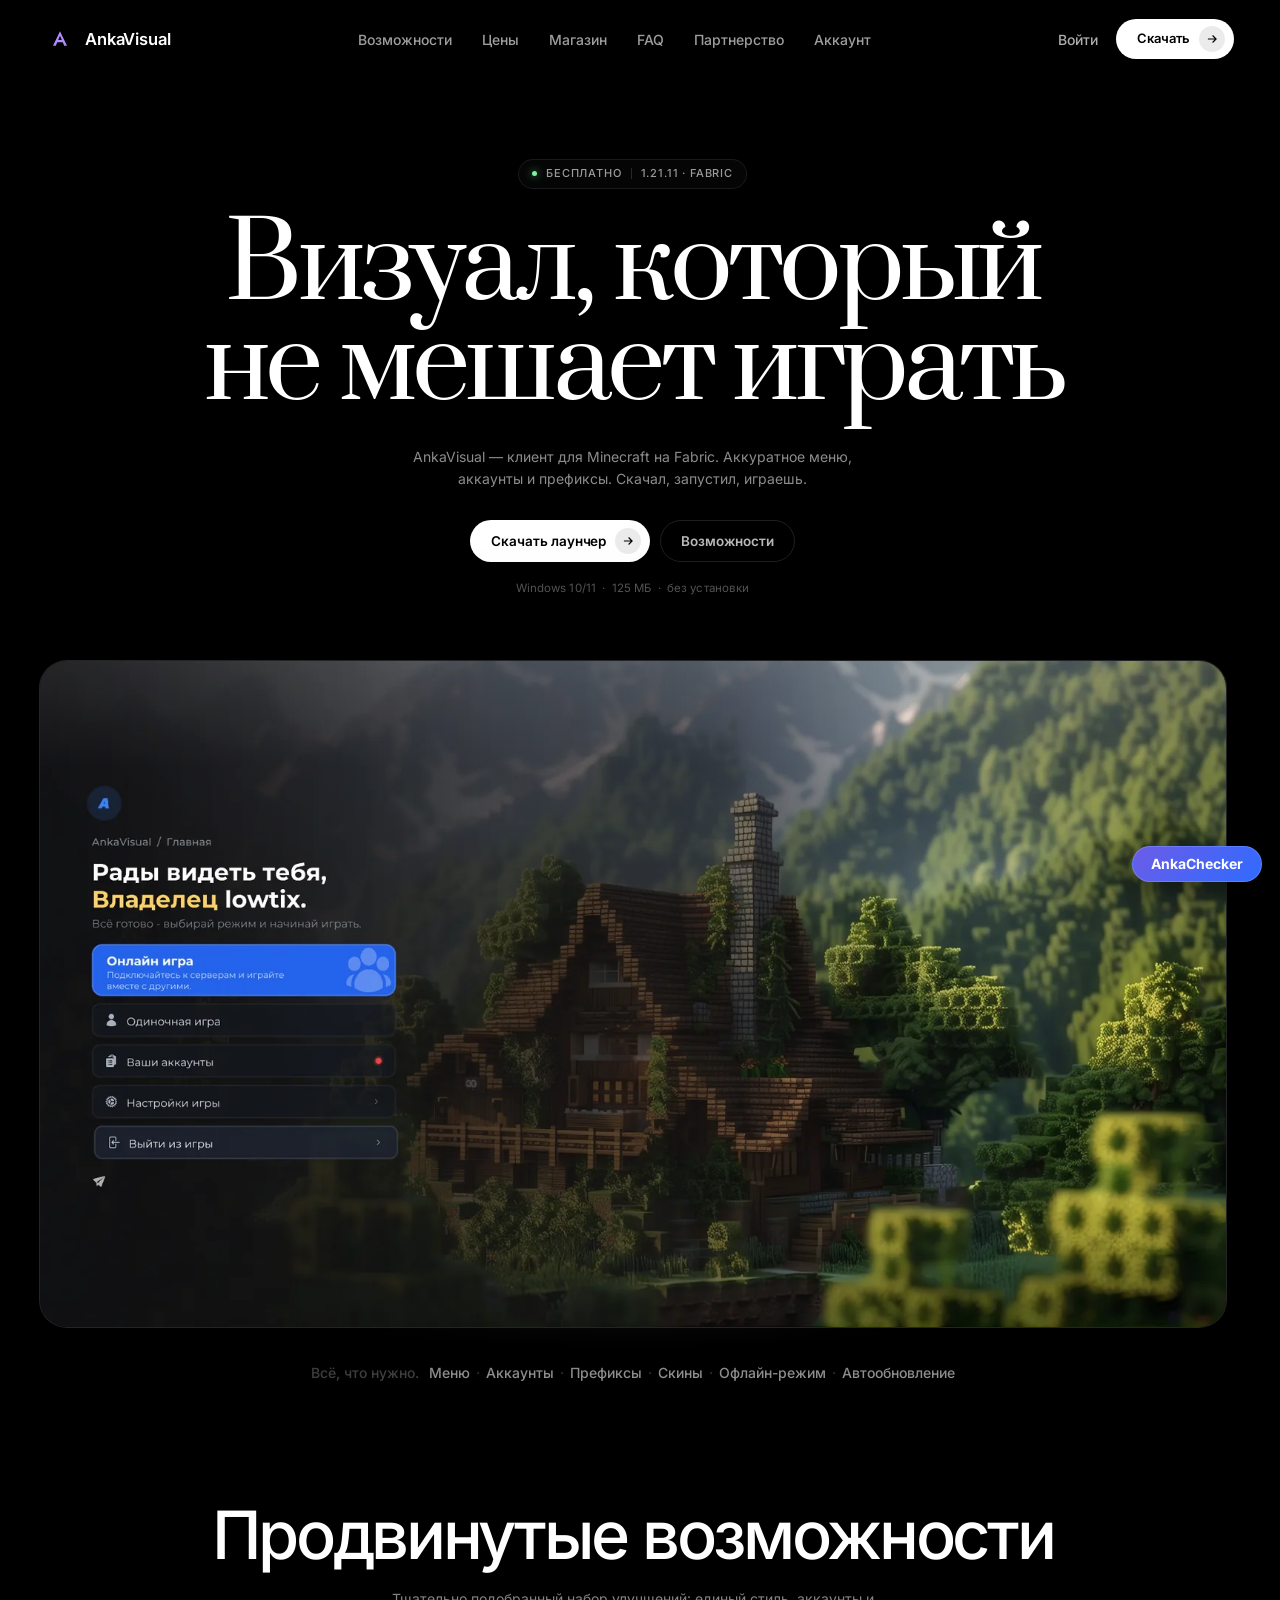
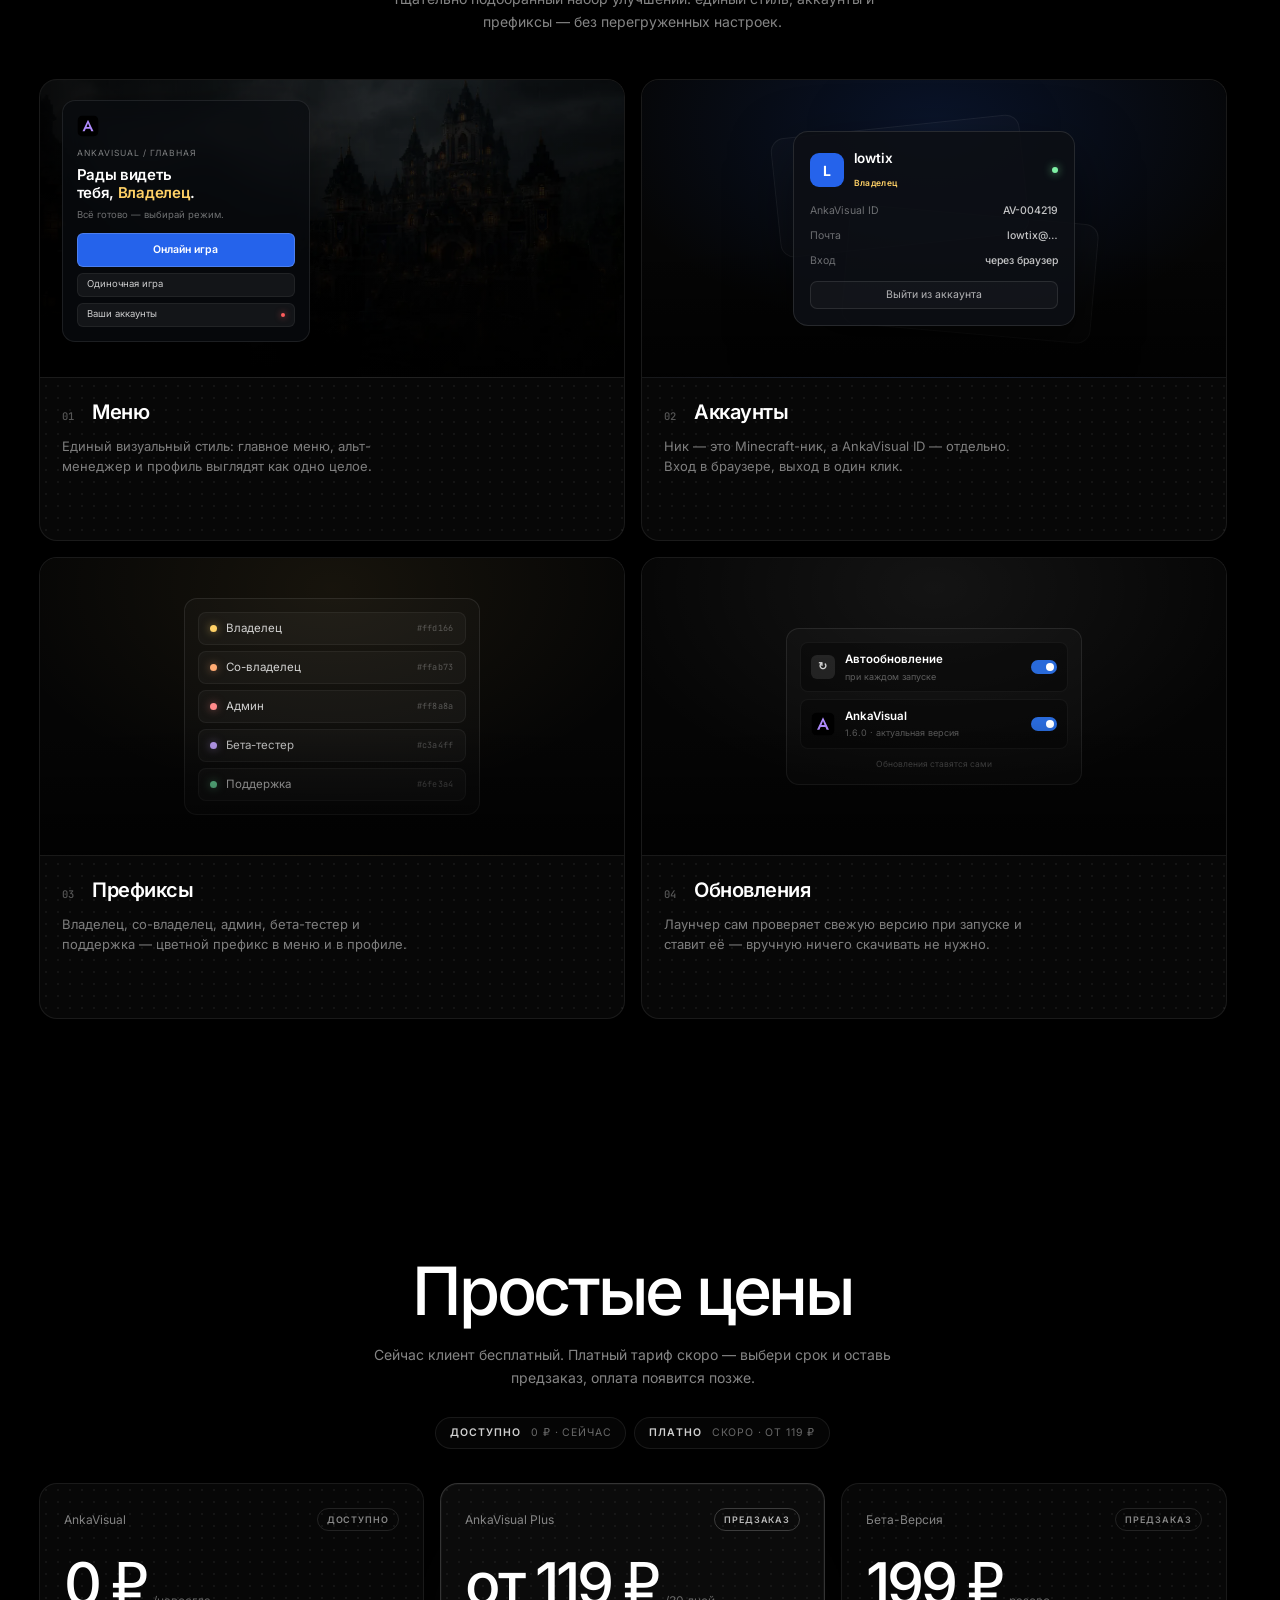
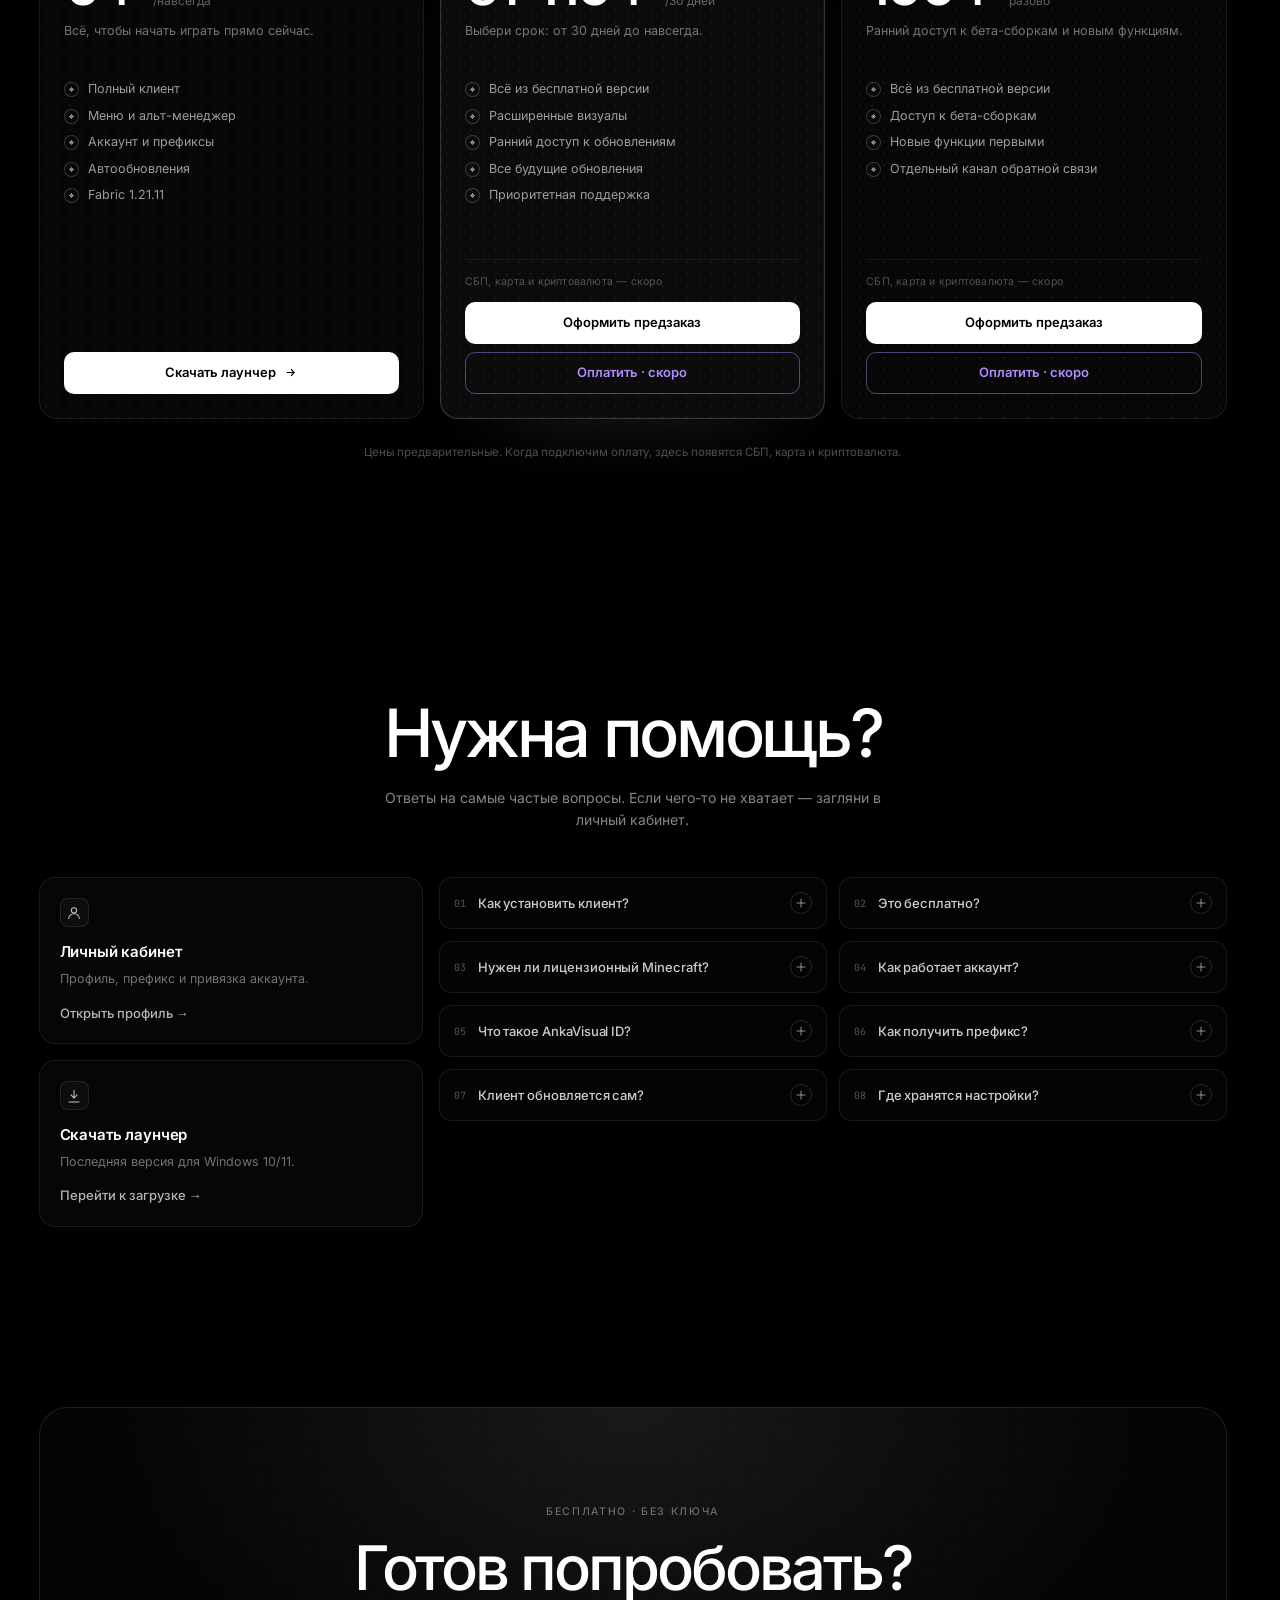
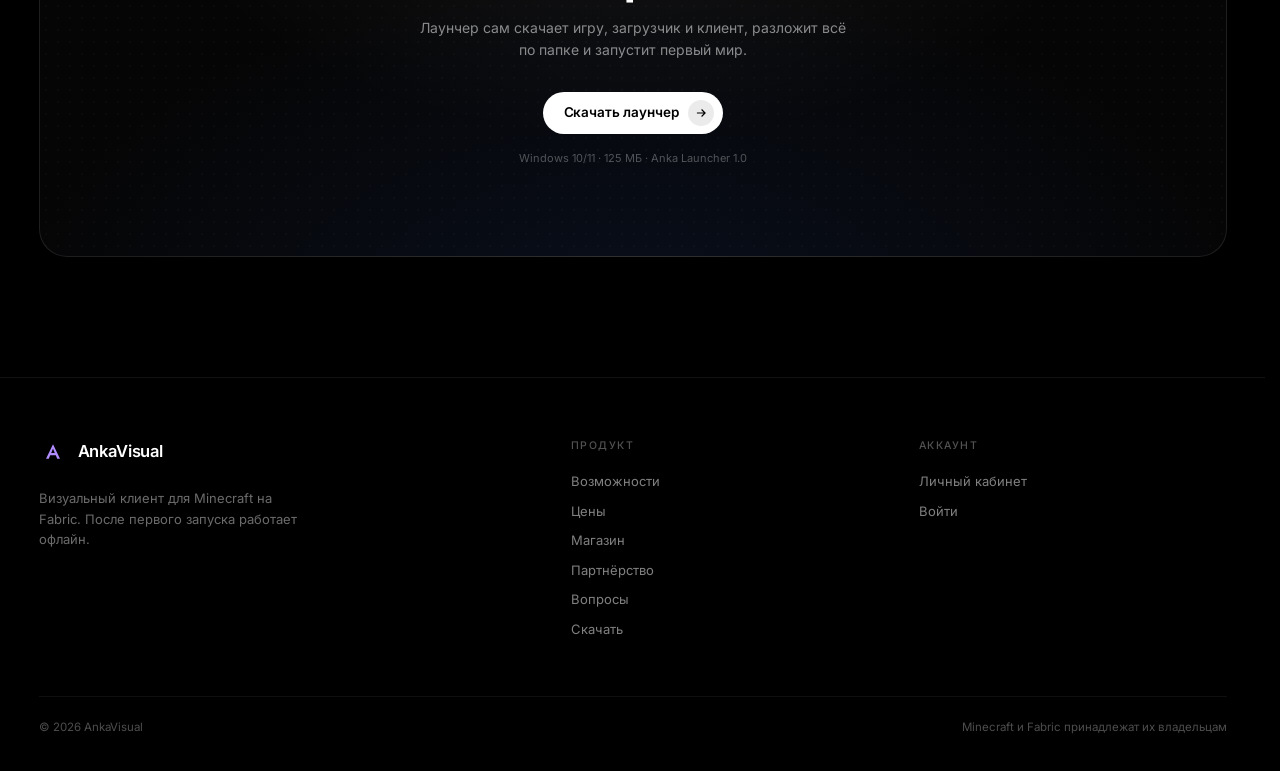
==== commit 496cb126: "Set 119 RUB minimum price, finish QR editor and 9 percent discount" ====
--- a/index.html
+++ b/index.html
@@ -210,7 +210,7 @@
 
     <div class="price-badges reveal">
       <span class="price-badge"><b>ДОСТУПНО</b><span>0 ₽ · сейчас</span></span>
-      <span class="price-badge"><b>ПЛАТНО</b><span>скоро · от 99 ₽</span></span>
+      <span class="price-badge"><b>ПЛАТНО</b><span>скоро · от 119 ₽</span></span>
     </div>
 
     <div class="plans">
@@ -241,7 +241,7 @@
           <span>AnkaVisual Plus</span>
           <span class="plan-state">ПРЕДЗАКАЗ</span>
         </div>
-        <div class="price"><span class="amount">от 99 ₽</span><span class="per">/30 дней</span></div>
+        <div class="price"><span class="amount">от 119 ₽</span><span class="per">/30 дней</span></div>
         <p class="plan-note">Выбери срок: от 30 дней до навсегда.</p>
         <ul class="plan-list">
           <li>Всё из бесплатной версии</li>
@@ -454,12 +454,12 @@
         <input id="poDays" class="po-range" type="range" min="30" max="365" step="1" value="30"
                aria-label="Срок подписки в днях">
         <div class="po-scale">
-          <span>30 дней · 99 ₽</span>
+          <span>30 дней · 119 ₽</span>
           <span>навсегда · 699 ₽</span>
         </div>
         <div class="po-total">
           <span id="poTermLabel">30 дней</span>
-          <b id="poTotal">99 ₽</b>
+          <b id="poTotal">119 ₽</b>
         </div>
       </div>
       <label class="po-field">
@@ -482,9 +482,9 @@
 <a class="promo-checker" href="https://ankavisual.github.io/ankachecker/">AnkaChecker</a>
 <script src="js/site.js?v=5"></script>
 <script src="js/config.js?v=7"></script>
-<script src="js/preorder.js?v=4"></script>
+<script src="js/preorder.js?v=5"></script>
 <script src="js/partner.js?v=4"></script>
-<script src="js/payment.js?v=4"></script>
+<script src="js/payment.js?v=5"></script>
 <script src="js/guard.js?v=2"></script>
 </body>
 </html>
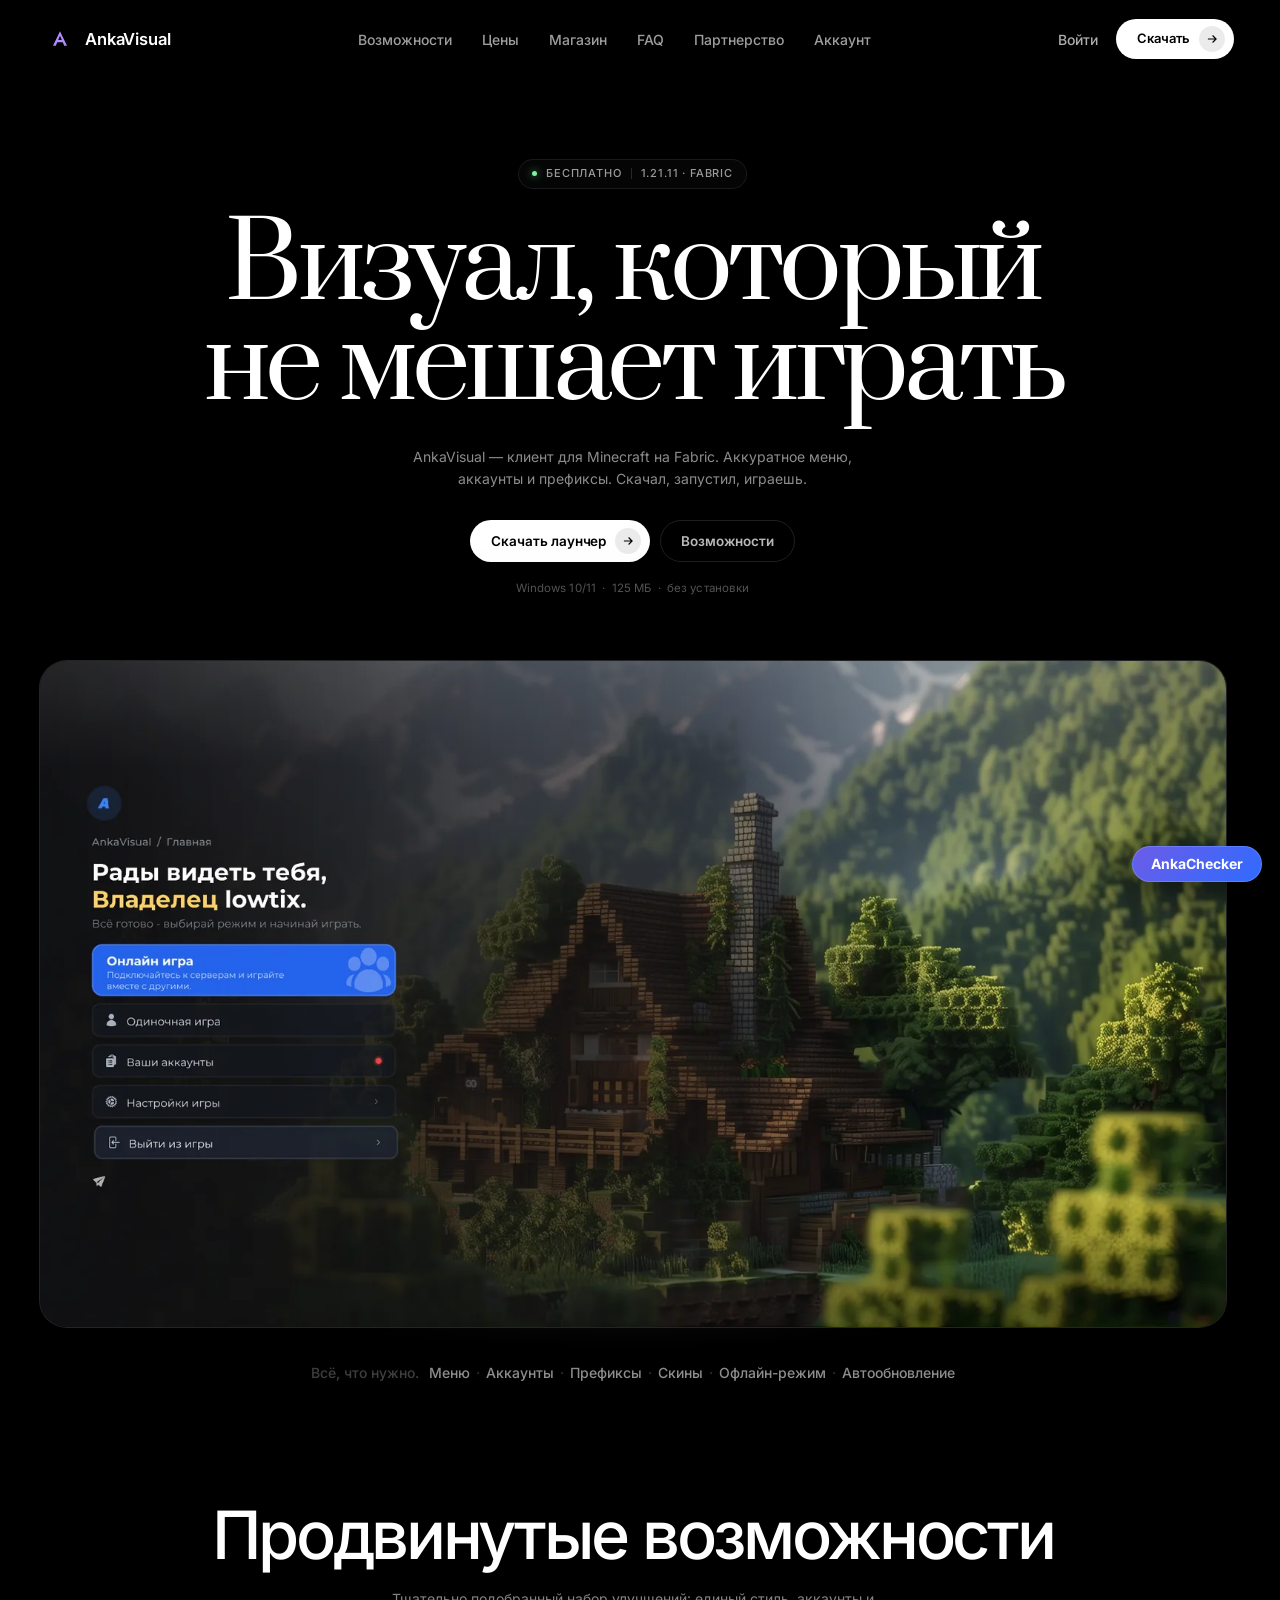
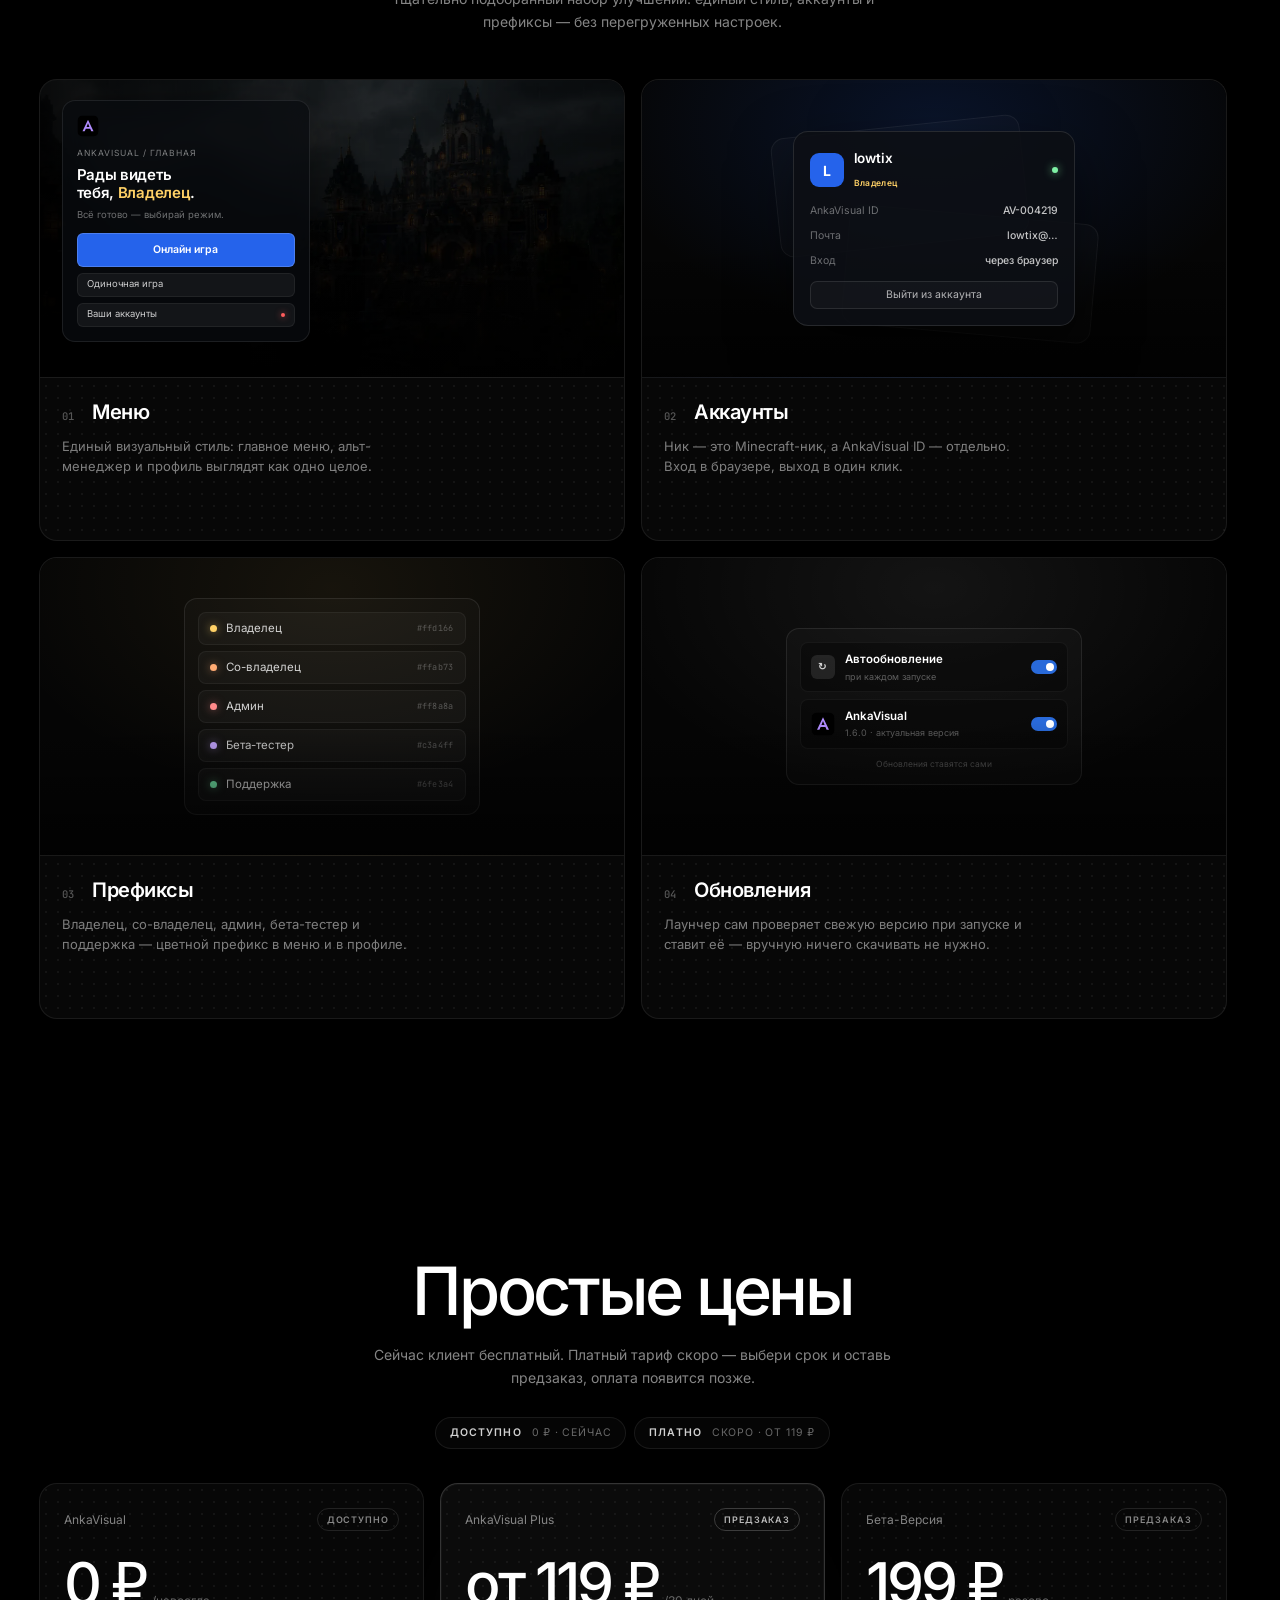
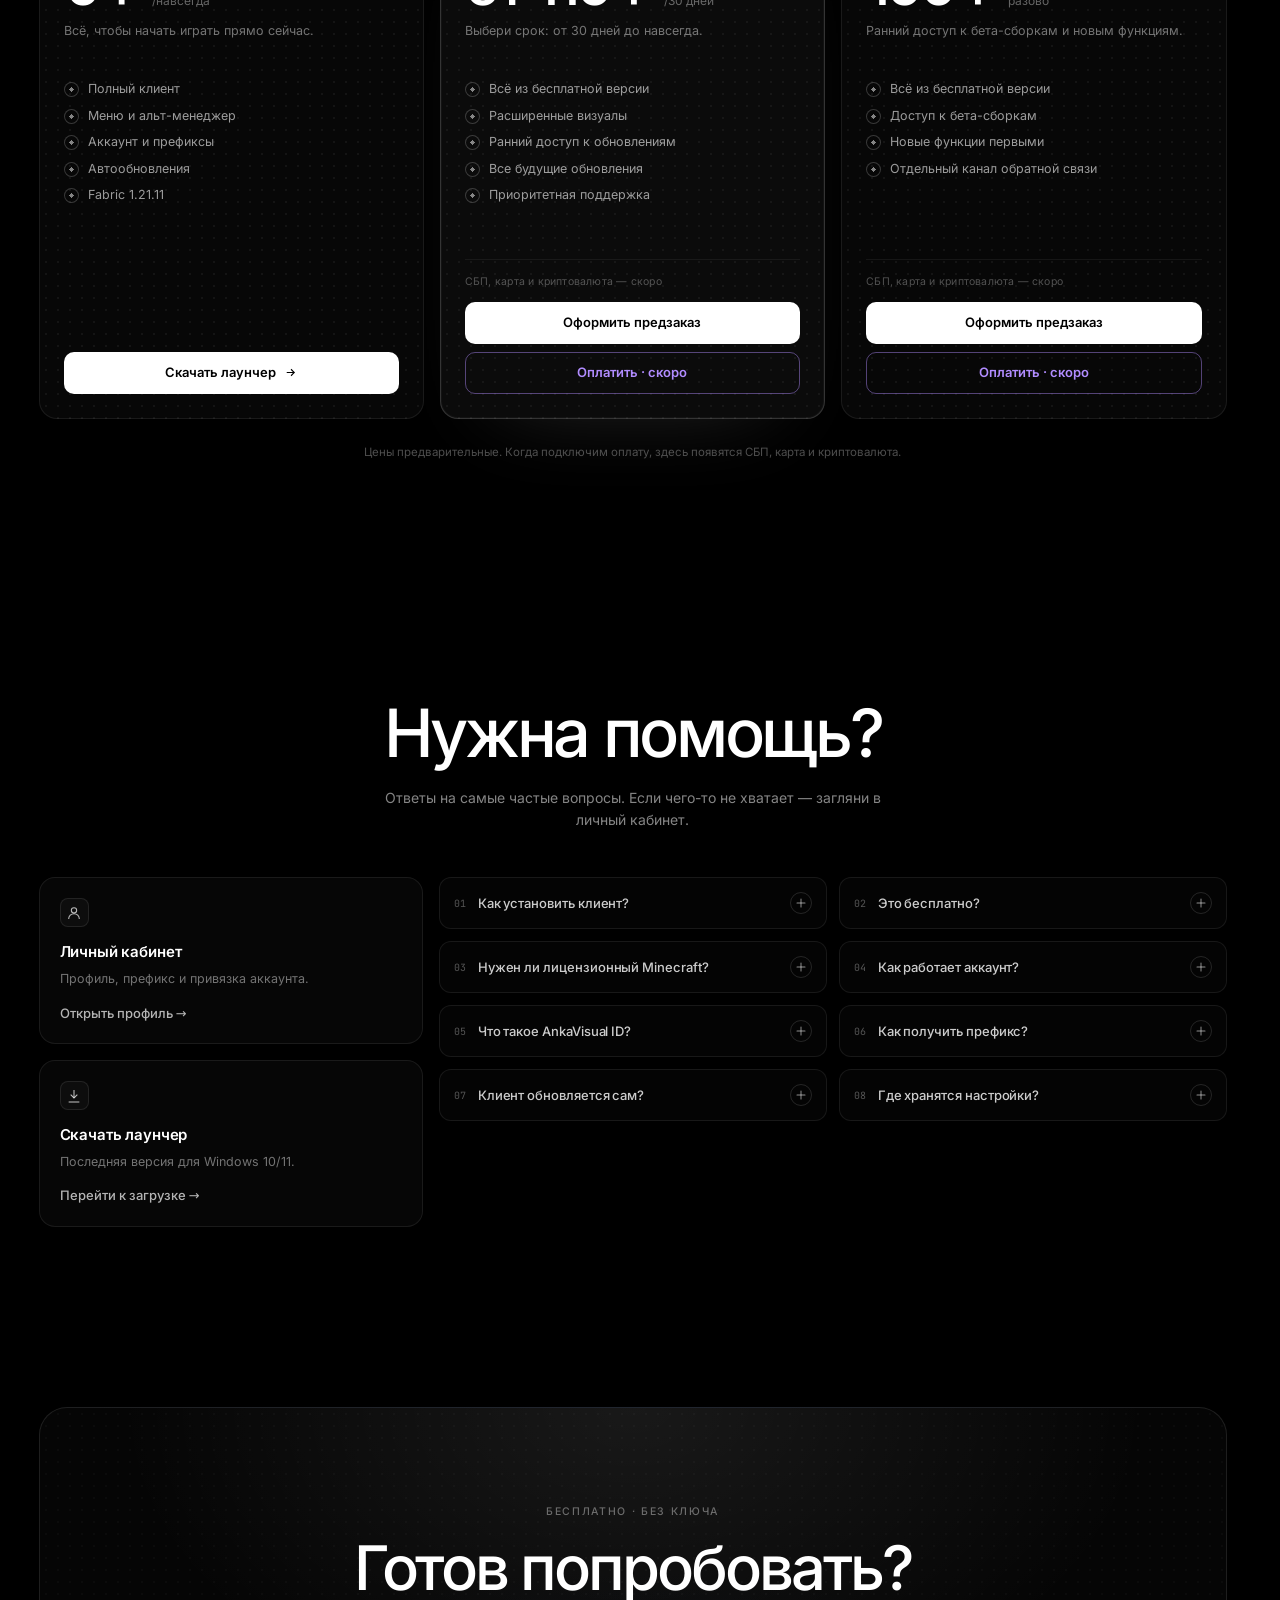
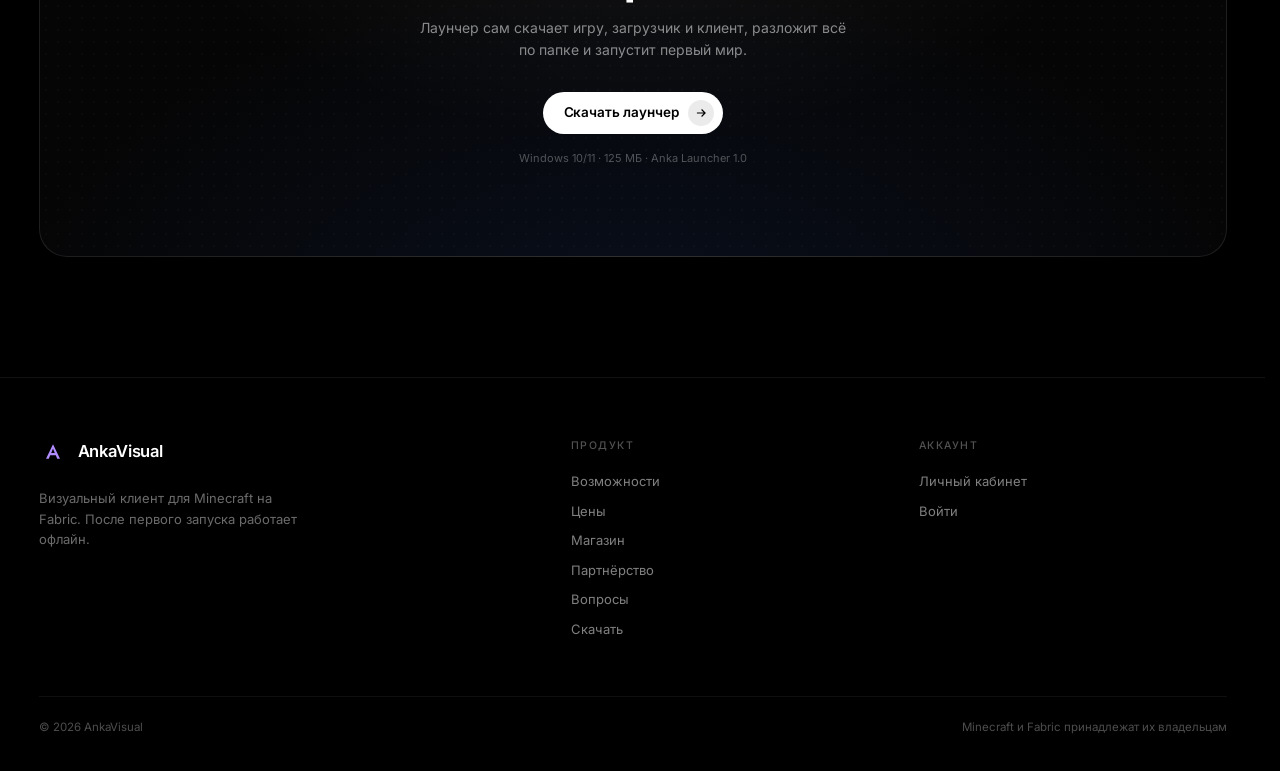
==== commit 3ce0d55e: "Add accent color and font settings" ====
--- a/index.html
+++ b/index.html
@@ -2,7 +2,7 @@
 <html lang="ru">
 <head>
 <meta charset="utf-8">
-<meta http-equiv="Content-Security-Policy" content="default-src 'self'; script-src 'self'; style-src 'self' 'unsafe-inline'; img-src 'self' data: https://ankaguard.ankavisual.workers.dev; media-src 'self' blob:; font-src 'self'; connect-src 'self' https://ankaguard.ankavisual.workers.dev http://127.0.0.1:8724 http://localhost:8724 http://127.0.0.1:5500 http://localhost:5500 http://127.0.0.1:8080 http://localhost:8080; base-uri 'self'; form-action 'self'; object-src 'none'">
+<meta http-equiv="Content-Security-Policy" content="default-src 'self'; script-src 'self' https://static.cloudflareinsights.com; style-src 'self' 'unsafe-inline'; img-src 'self' data: https: https://ankaguard.ankavisual.workers.dev; media-src 'self' blob:; font-src 'self'; connect-src 'self' https://static.cloudflareinsights.com https://ankaguard.ankavisual.workers.dev http://127.0.0.1:8724 http://localhost:8724 http://127.0.0.1:5500 http://localhost:5500 http://127.0.0.1:8080 http://localhost:8080; base-uri 'self'; form-action 'self'; object-src 'none'">
 <meta name="referrer" content="strict-origin-when-cross-origin">
 <script src="js/intro.js?v=1"></script>
 <meta name="viewport" content="width=device-width,initial-scale=1">
@@ -15,7 +15,8 @@
 <link rel="preload" href="assets/font/inter-400-cyr.woff2" as="font" type="font/woff2" crossorigin>
 <link rel="preload" href="assets/font/inter-400-latin.woff2" as="font" type="font/woff2" crossorigin>
 <link rel="preload" href="assets/font/prata-cyr-latin.woff2" as="font" type="font/woff2" crossorigin>
-<link rel="stylesheet" href="css/site.css?v=17">
+<script src="js/theme.js"></script>
+<link rel="stylesheet" href="css/site.css?v=19">
 </head>
 <body>
 
@@ -45,7 +46,7 @@
 
     <div class="header-actions">
       <a class="login" href="account/">Войти</a>
-      <a class="btn btn-light btn-sm" href="https://github.com/AnkaVisual/AnkaVisual.github.io/releases/download/v1.0.0/AnkaLauncher.exe">
+      <a class="btn btn-light btn-sm" href="https://ankaguard.ankavisual.workers.dev/download">
         Скачать
         <svg width="13" height="13" viewBox="0 0 24 24" fill="none" stroke="currentColor" stroke-width="2" aria-hidden="true"><path d="M5 12h14M13 6l6 6-6 6"/></svg>
       </a>
@@ -73,7 +74,7 @@
     </p>
 
     <div class="hero-cta reveal">
-      <a class="btn btn-light" href="https://github.com/AnkaVisual/AnkaVisual.github.io/releases/download/v1.0.0/AnkaLauncher.exe">
+      <a class="btn btn-light" href="https://ankaguard.ankavisual.workers.dev/download">
         Скачать лаунчер
         <svg width="14" height="14" viewBox="0 0 24 24" fill="none" stroke="currentColor" stroke-width="2" aria-hidden="true"><path d="M5 12h14M13 6l6 6-6 6"/></svg>
       </a>
@@ -229,7 +230,7 @@
           <li>Автообновления</li>
           <li>Fabric 1.21.11</li>
         </ul>
-        <a class="plan-cta" href="https://github.com/AnkaVisual/AnkaVisual.github.io/releases/download/v1.0.0/AnkaLauncher.exe">
+        <a class="plan-cta" href="https://ankaguard.ankavisual.workers.dev/download">
           Скачать лаунчер
           <svg width="13" height="13" viewBox="0 0 24 24" fill="none" stroke="currentColor" stroke-width="2" aria-hidden="true"><path d="M5 12h14M13 6l6 6-6 6"/></svg>
         </a>
@@ -299,7 +300,7 @@
           <span class="contact-link">Открыть профиль →</span>
         </a>
 
-        <a class="contact-card reveal" href="https://github.com/AnkaVisual/AnkaVisual.github.io/releases/download/v1.0.0/AnkaLauncher.exe">
+        <a class="contact-card reveal" href="https://ankaguard.ankavisual.workers.dev/download">
           <span class="contact-ico">
             <svg width="16" height="16" viewBox="0 0 24 24" fill="none" stroke="currentColor" stroke-width="1.6" aria-hidden="true"><path d="M12 3v12"/><path d="m7 10 5 5 5-5"/><path d="M4 21h16"/></svg>
           </span>
@@ -386,7 +387,7 @@
       <h2>Готов попробовать?</h2>
       <p>Лаунчер сам скачает игру, загрузчик и клиент, разложит всё по папке
         и запустит первый мир.</p>
-      <a class="btn btn-light" href="https://github.com/AnkaVisual/AnkaVisual.github.io/releases/download/v1.0.0/AnkaLauncher.exe">
+      <a class="btn btn-light" href="https://ankaguard.ankavisual.workers.dev/download">
         Скачать лаунчер
         <svg width="14" height="14" viewBox="0 0 24 24" fill="none" stroke="currentColor" stroke-width="2" aria-hidden="true"><path d="M5 12h14M13 6l6 6-6 6"/></svg>
       </a>
@@ -417,7 +418,7 @@
         <a href="shop/">Магазин</a>
         <a href="partnership/">Партнёрство</a>
         <a href="#faq">Вопросы</a>
-        <a href="https://github.com/AnkaVisual/AnkaVisual.github.io/releases/download/v1.0.0/AnkaLauncher.exe">Скачать</a>
+        <a href="https://ankaguard.ankavisual.workers.dev/download">Скачать</a>
       </div>
 
       <div class="footer-col">
@@ -479,11 +480,11 @@
   </div>
 </div>
 
-<a class="promo-checker" href="https://ankavisual.github.io/ankachecker/">AnkaChecker</a>
-<script src="js/site.js?v=5"></script>
+<a class="promo-checker" href="/ankachecker/">AnkaChecker</a>
+<script src="js/site.js?v=6"></script>
 <script src="js/config.js?v=7"></script>
 <script src="js/preorder.js?v=5"></script>
-<script src="js/partner.js?v=4"></script>
+<script src="js/partner.js?v=5"></script>
 <script src="js/payment.js?v=5"></script>
 <script src="js/guard.js?v=2"></script>
 </body>
--- a/css/site.css
+++ b/css/site.css
@@ -48,6 +48,11 @@
   --beta:#c3a4ff;
   --support:#6fe3a4;
   --accent:#b18cff;
+  --accent-rgb:177,140,255;
+  --accent-3:#c8a9ff;
+  --accent-soft:rgba(var(--accent-rgb),.12);
+  --accent-line:rgba(var(--accent-rgb),.38);
+  --font-main:'Inter',system-ui,sans-serif;
   --accent-2:#7ef0a4;
   --danger:#ff8a8a;
 
@@ -63,7 +68,7 @@
 html{scroll-behavior:smooth;-webkit-text-size-adjust:100%;scrollbar-gutter:stable}
 body{
   background:var(--bg);color:var(--fg);
-  font:400 16px/1.5 'Inter',-apple-system,BlinkMacSystemFont,'Segoe UI',Roboto,sans-serif;
+  font:400 16px/1.5 var(--font-main);
   -webkit-font-smoothing:antialiased;overflow-x:hidden;
 }
 img,video{display:block;max-width:100%}
@@ -129,6 +134,28 @@
 .header-actions{display:flex;align-items:center;gap:18px}
 .login{font-size:14px;font-weight:500;color:rgba(255,255,255,.68);transition:color .25s var(--ease)}
 .login:hover{color:#fff}
+
+.user-chip{
+  display:inline-flex;align-items:center;gap:9px;padding:3px 4px 3px 3px;
+  border:1px solid var(--line-2);border-radius:999px;background:rgba(255,255,255,.03);
+  text-decoration:none;color:#fff;transition:background .25s var(--ease),border-color .25s var(--ease);
+}
+.user-chip:hover{background:rgba(255,255,255,.07);border-color:rgba(255,255,255,.22)}
+.user-chip-ava{
+  width:30px;height:30px;flex:none;border-radius:50%;display:grid;place-items:center;
+  background:var(--accent);color:#0a0a0a;font-size:13px;font-weight:700;
+  background-size:cover;background-position:center;
+}
+.user-chip-ava.has-avatar{color:transparent}
+.user-chip-name{font-size:13px;font-weight:600;white-space:nowrap}
+.user-chip-prefix{
+  padding:3px 9px;border-radius:999px;font-size:9.5px;font-weight:700;letter-spacing:.04em;
+  background:rgba(var(--accent-rgb),.14);border:1px solid rgba(var(--accent-rgb),.34);color:var(--accent);
+  white-space:nowrap;
+}
+.user-chip-prefix.pf-owner,.user-chip-prefix.pf-coowner{background:rgba(255,209,102,.12);border-color:rgba(255,209,102,.3);color:#ffd166}
+.user-chip-prefix.pf-admin,.user-chip-prefix.pf-support{background:rgba(90,169,255,.12);border-color:rgba(90,169,255,.3);color:#8cc2ff}
+.user-chip-prefix.pf-beta{background:rgba(126,240,164,.12);border-color:rgba(126,240,164,.3);color:var(--accent-2)}
 
 /* ---------- герой ---------- */
 .hero{padding:158px 0 0;position:relative;text-align:center}
@@ -595,12 +622,12 @@
   cursor:pointer;appearance:none;
 }
 .plan-buy{
-  margin-top:8px;width:100%;height:42px;border:1px solid rgba(177,140,255,.45);
+  margin-top:8px;width:100%;height:42px;border:1px solid rgba(var(--accent-rgb),.45);
   border-radius:10px;background:transparent;color:var(--accent);cursor:pointer;
   font:600 13px/1 'Inter',system-ui,sans-serif;
   transition:background .25s var(--ease),border-color .25s var(--ease);
 }
-.plan-buy:hover{background:rgba(177,140,255,.1);border-color:var(--accent)}
+.plan-buy:hover{background:rgba(var(--accent-rgb),.1);border-color:var(--accent)}
 .po-overlay{
   position:fixed;inset:0;z-index:1200;display:grid;place-items:center;padding:20px;
   background:rgba(0,0,0,.72);backdrop-filter:blur(8px);
@@ -636,7 +663,7 @@
   background:rgba(255,255,255,.04);color:#fff;font:inherit;font-size:13px;
   text-align:center;outline:none;transition:border-color .2s;
 }
-.po-days input:focus{border-color:rgba(177,140,255,.6)}
+.po-days input:focus{border-color:rgba(var(--accent-rgb),.6)}
 .po-range{
   width:100%;margin:14px 0 7px;accent-color:var(--accent);
   height:20px;cursor:pointer;background:transparent;
@@ -660,7 +687,7 @@
   outline:none;transition:border-color .2s,background .2s;resize:vertical;
 }
 .po-field input:focus,.po-field textarea:focus{
-  border-color:rgba(177,140,255,.6);background:rgba(255,255,255,.05);
+  border-color:rgba(var(--accent-rgb),.6);background:rgba(255,255,255,.05);
 }
 .po-submit{
   height:44px;border:0;border-radius:11px;background:var(--accent);color:#0a0a0a;
@@ -715,7 +742,7 @@
   width:100%;padding:11px 13px;border:1px solid var(--line-2);border-radius:11px;
   background:rgba(255,255,255,.03);color:#fff;font:inherit;font-size:13px;outline:none;
 }
-.partner-modal-form .auth-input:focus{border-color:rgba(177,140,255,.6)}
+.partner-modal-form .auth-input:focus{border-color:rgba(var(--accent-rgb),.6)}
 .partner-modal-form .auth-textarea{min-height:78px;resize:vertical;line-height:1.5}
 .partner-modal .dash-btn,.partner-modal .auth-btn{
   display:inline-flex;align-items:center;justify-content:center;gap:8px;
@@ -744,7 +771,7 @@
   background:rgba(255,255,255,.03);color:#fff;font:inherit;font-size:14px;
   letter-spacing:.06em;outline:none;
 }
-.partner-promo-input:focus{border-color:rgba(177,140,255,.6)}
+.partner-promo-input:focus{border-color:rgba(var(--accent-rgb),.6)}
 .partner-editor{margin-top:20px;padding-top:16px;border-top:1px solid var(--line)}
 .partner-editor-templates{display:flex;flex-wrap:wrap;gap:8px;margin-top:12px}
 .partner-template{
@@ -755,7 +782,7 @@
 .partner-template b{font-size:12.5px;color:#fff}
 .partner-template span{font-size:10.5px;color:var(--muted-2)}
 .partner-template:hover{border-color:rgba(255,255,255,.24)}
-.partner-template.is-active{border-color:var(--accent);background:rgba(177,140,255,.1)}
+.partner-template.is-active{border-color:var(--accent);background:rgba(var(--accent-rgb),.1)}
 .partner-preview{
   width:100%;margin-top:12px;border:1px solid var(--line);border-radius:12px;
   background:#0c0a16;aspect-ratio:16 / 9;
@@ -816,7 +843,7 @@
   width:62px;padding:6px 8px;border:1px solid var(--line-2);border-radius:8px;
   background:rgba(255,255,255,.04);color:#fff;font:inherit;font-size:13px;text-align:center;outline:none;
 }
-.pay-days input:focus{border-color:rgba(177,140,255,.6)}
+.pay-days input:focus{border-color:rgba(var(--accent-rgb),.6)}
 .pay-range{width:100%;margin:14px 0 7px;accent-color:var(--accent);height:20px;cursor:pointer;background:transparent}
 .pay-scale{display:flex;justify-content:space-between;gap:10px;font-size:10.5px;color:var(--muted-3)}
 .pay-total{
@@ -837,7 +864,7 @@
   width:100%;padding:11px 13px;border:1px solid var(--line-2);border-radius:11px;
   background:rgba(255,255,255,.03);color:#fff;font:inherit;font-size:13px;outline:none;
 }
-.pay-input:focus{border-color:rgba(177,140,255,.6)}
+.pay-input:focus{border-color:rgba(var(--accent-rgb),.6)}
 .pay-msg{margin-top:14px;padding:10px 13px;border-radius:11px;background:rgba(255,255,255,.05);font-size:12.5px;line-height:1.5;color:var(--accent-2)}
 .pay-msg.is-bad{color:var(--danger)}
 .pay-submit{
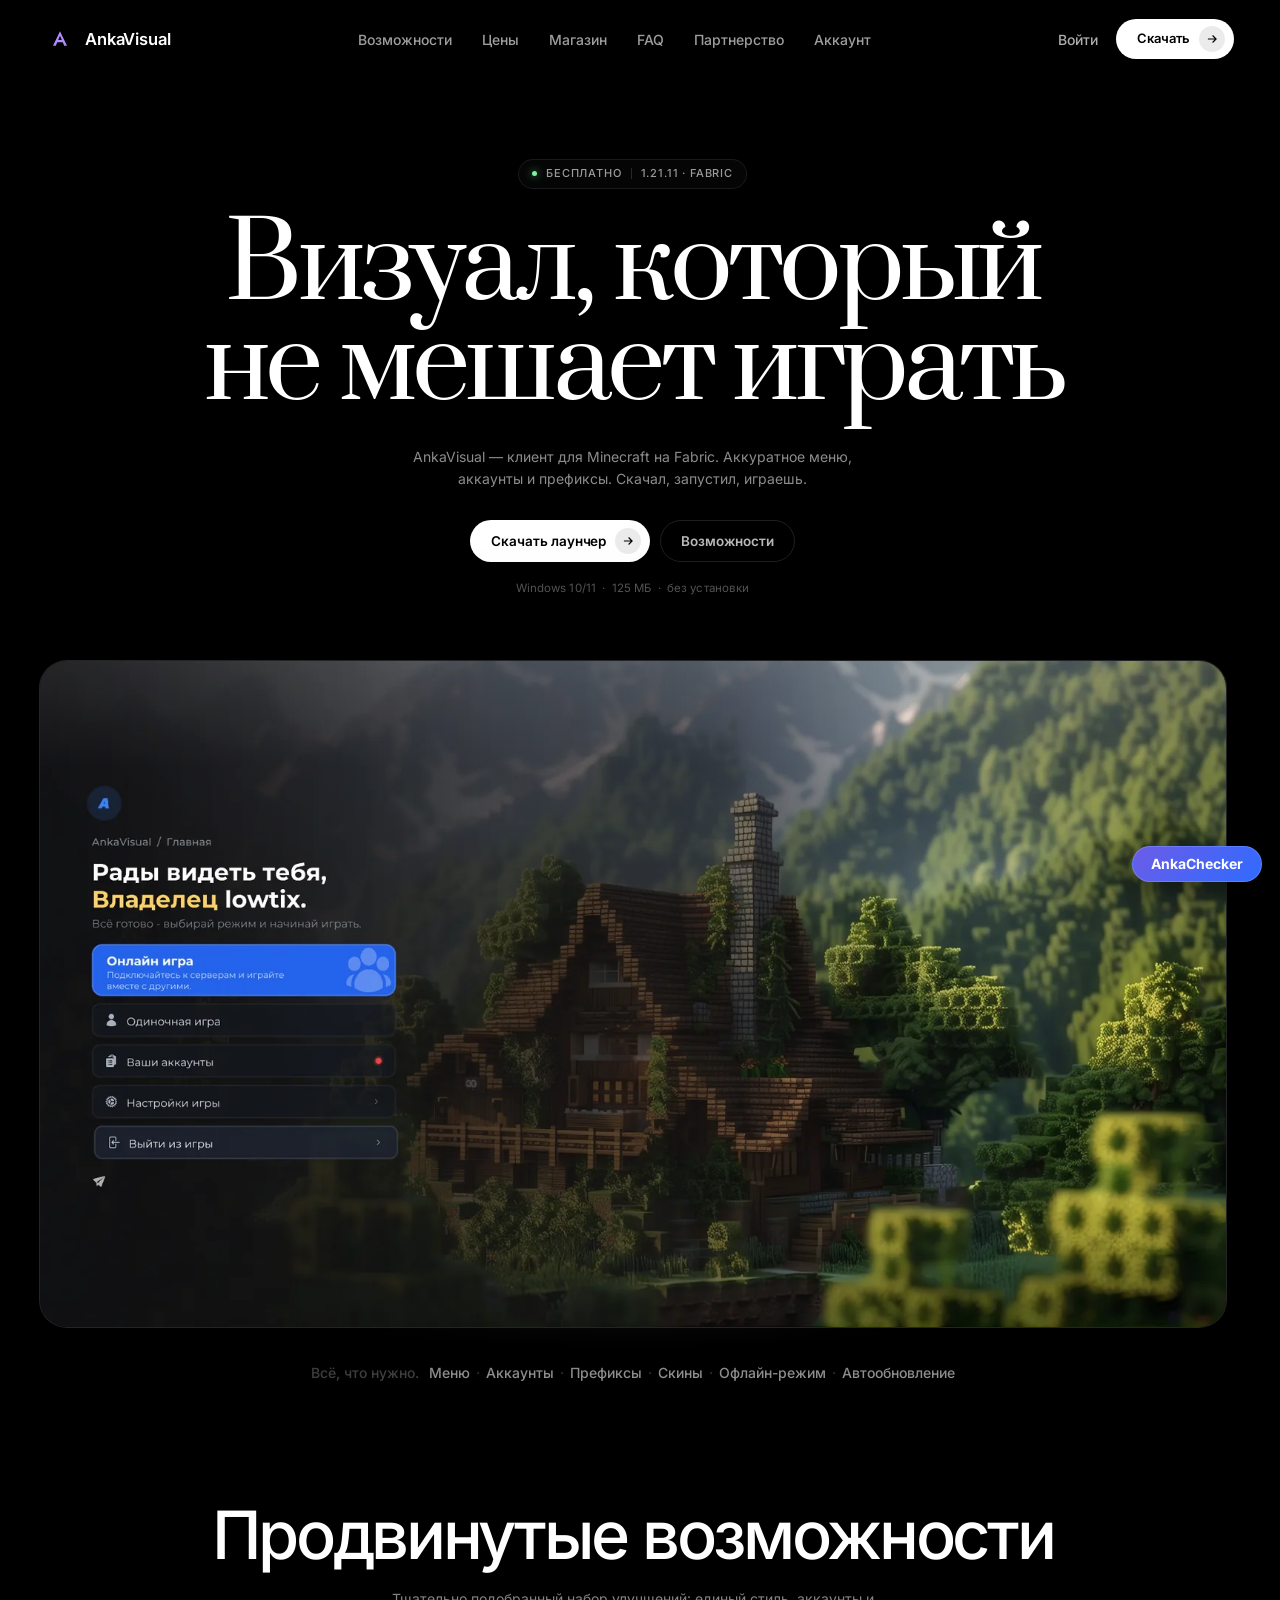
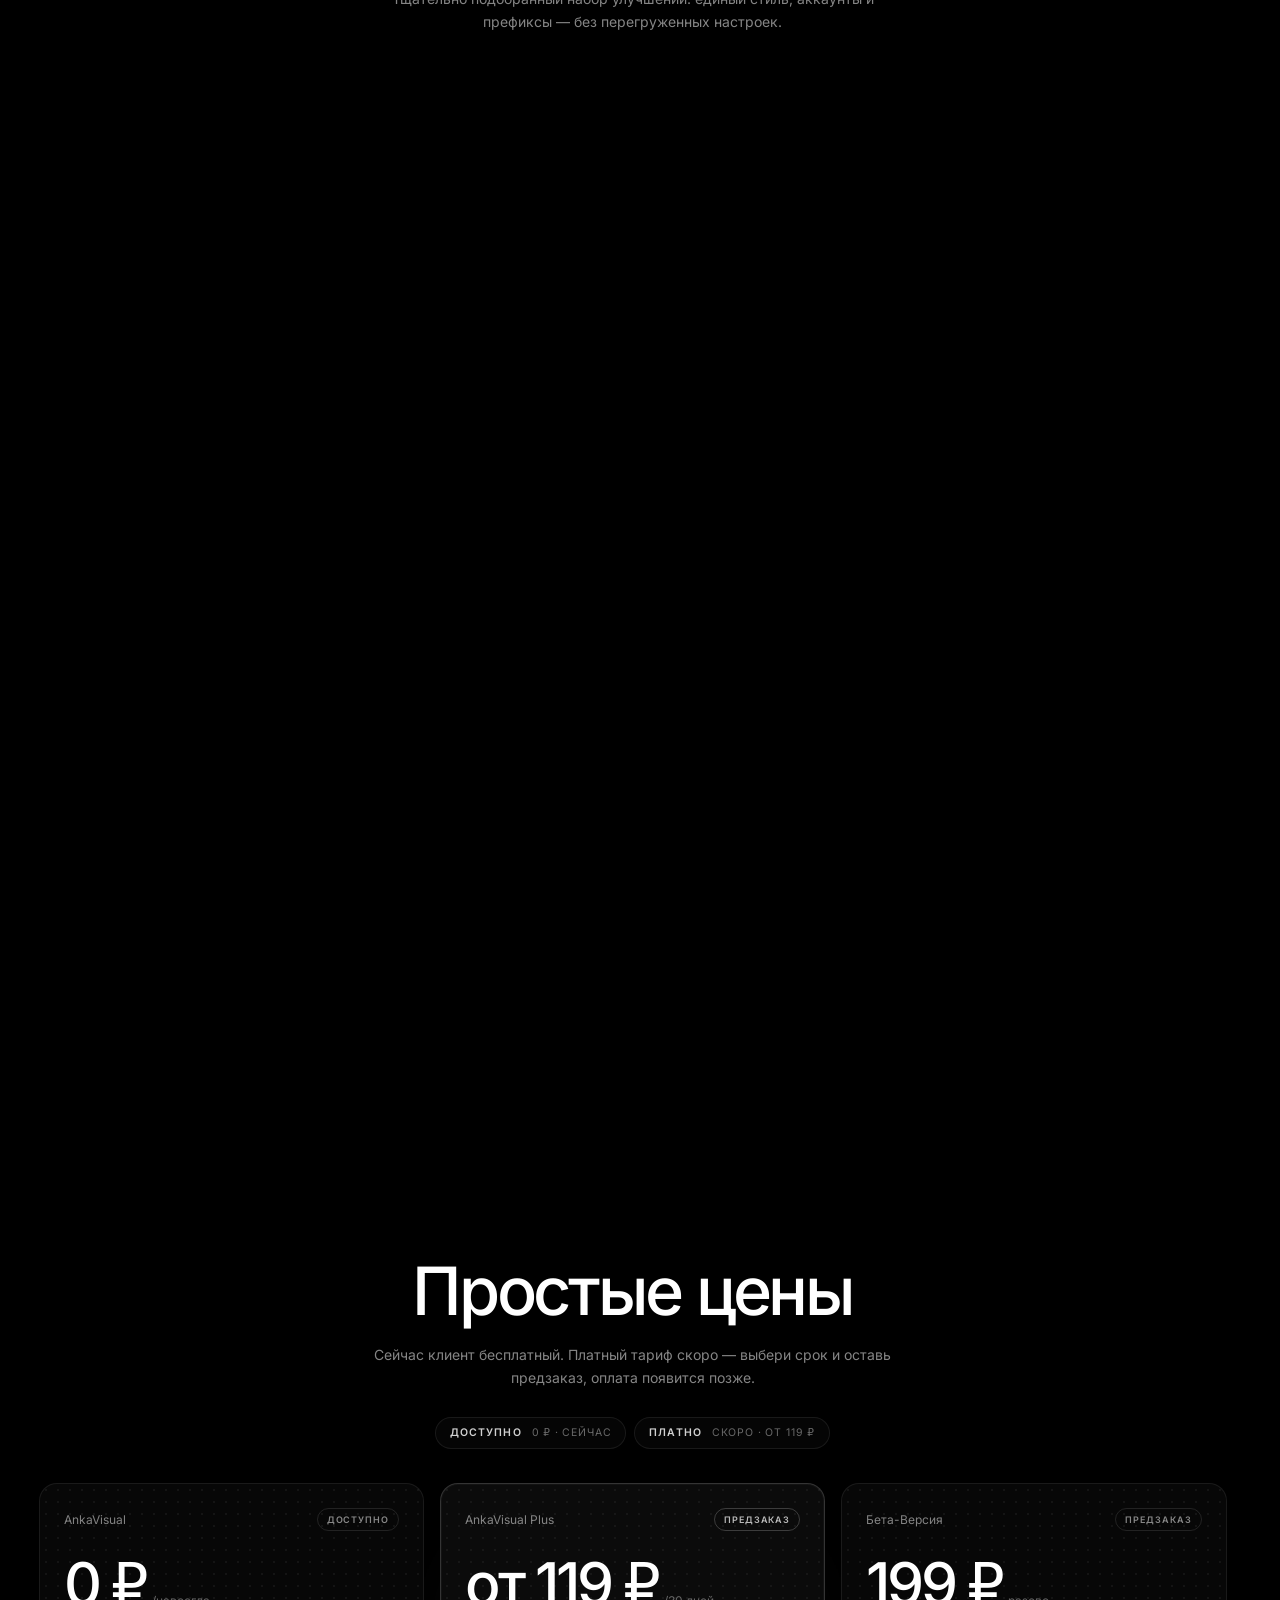
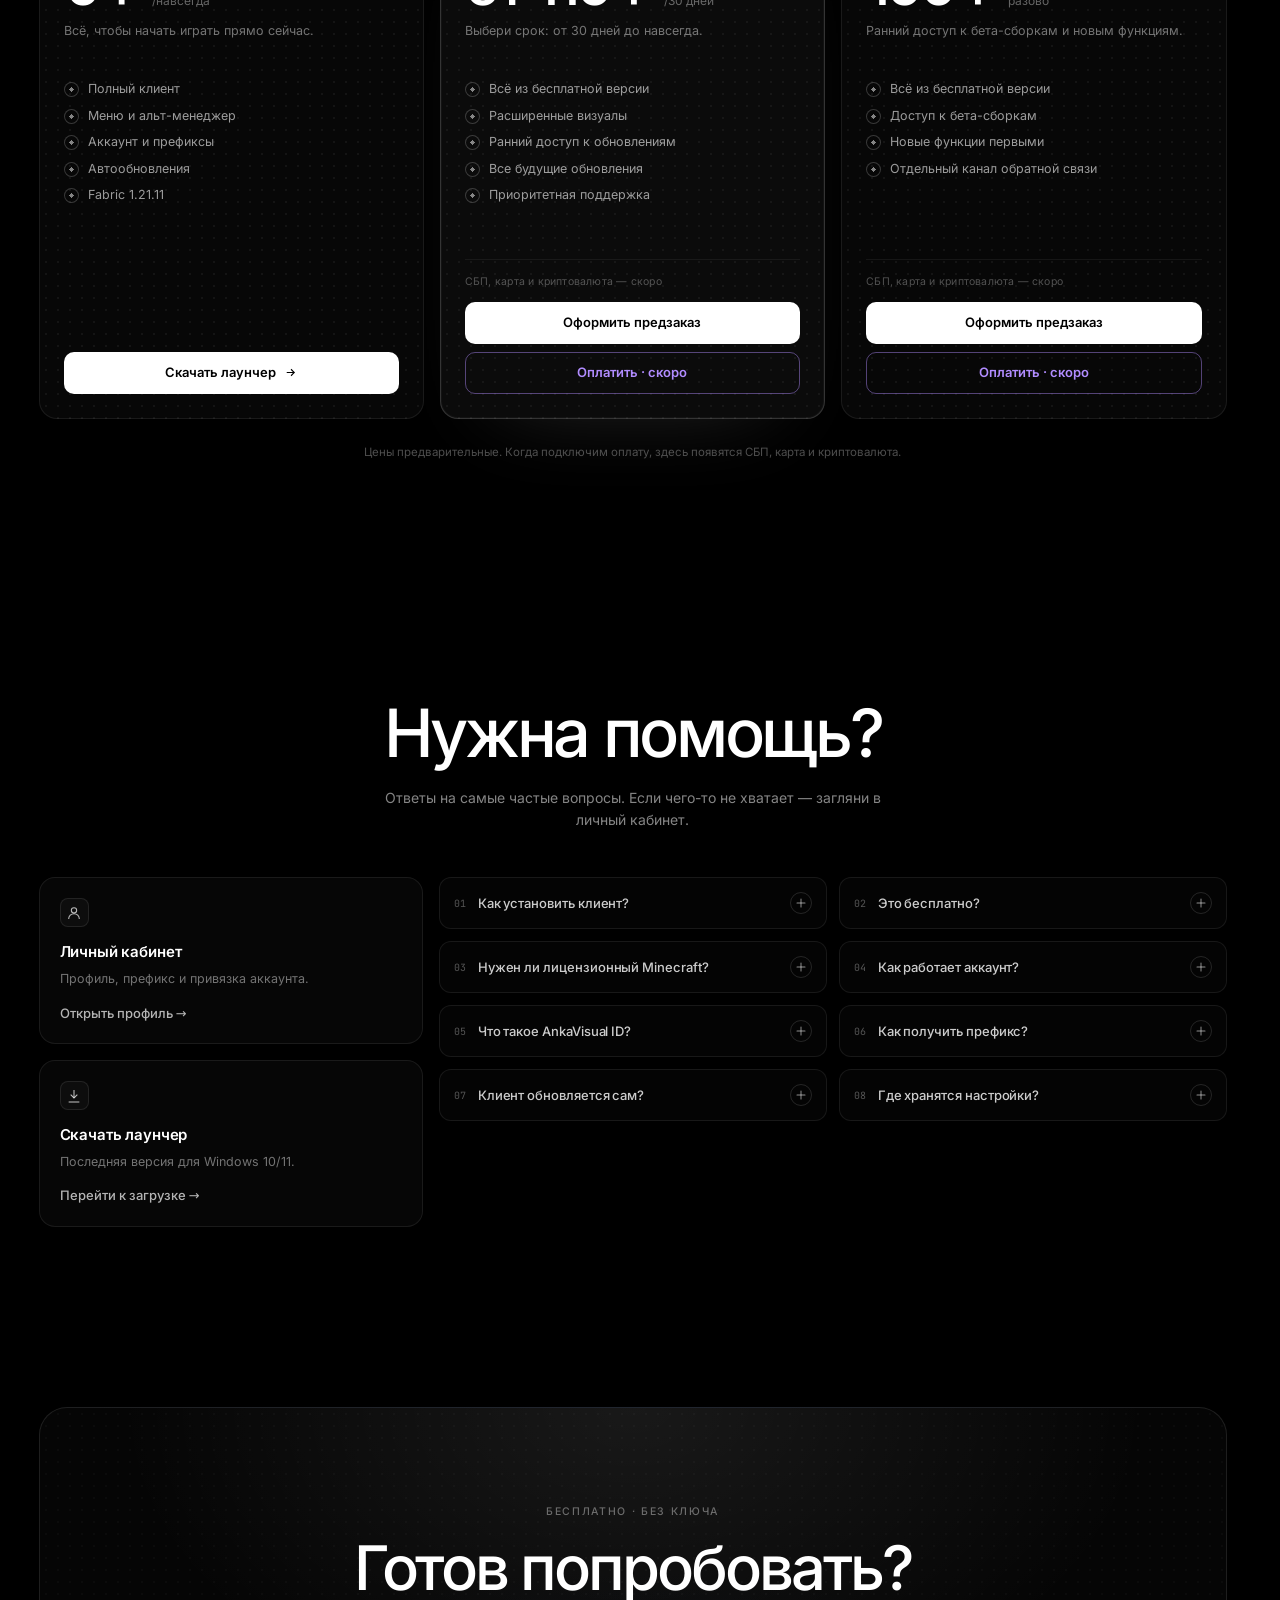
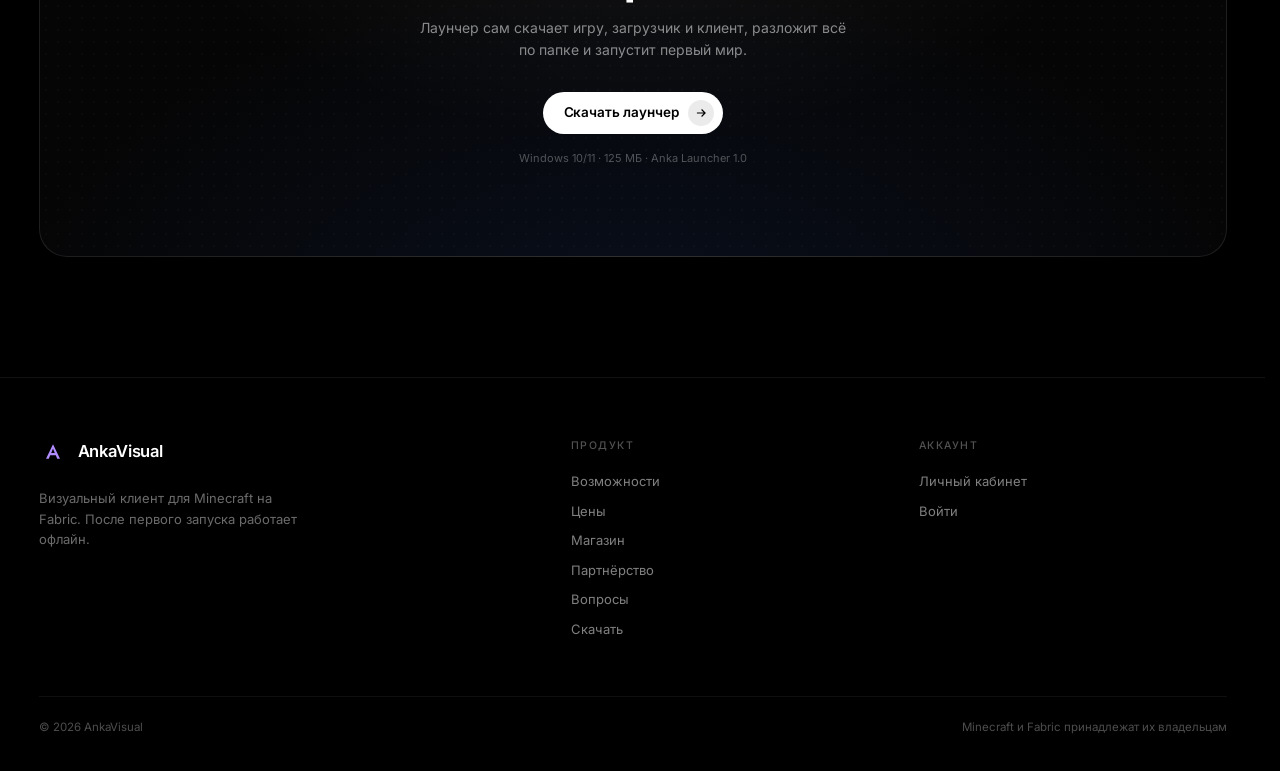
==== commit 53023020: "Add AnkaVisual store modeled after Fantasy Store" ====
--- a/index.html
+++ b/index.html
@@ -38,7 +38,7 @@
     <nav class="nav-links" aria-label="Главная навигация">
       <a href="#features">Возможности</a>
       <a href="#pricing">Цены</a>
-      <a href="shop/">Магазин</a>
+      <a href="store/">Магазин</a>
       <a href="#faq">FAQ</a>
       <a class="nav-partner" href="partnership/">Партнерство</a>
       <a href="account/">Аккаунт</a>
